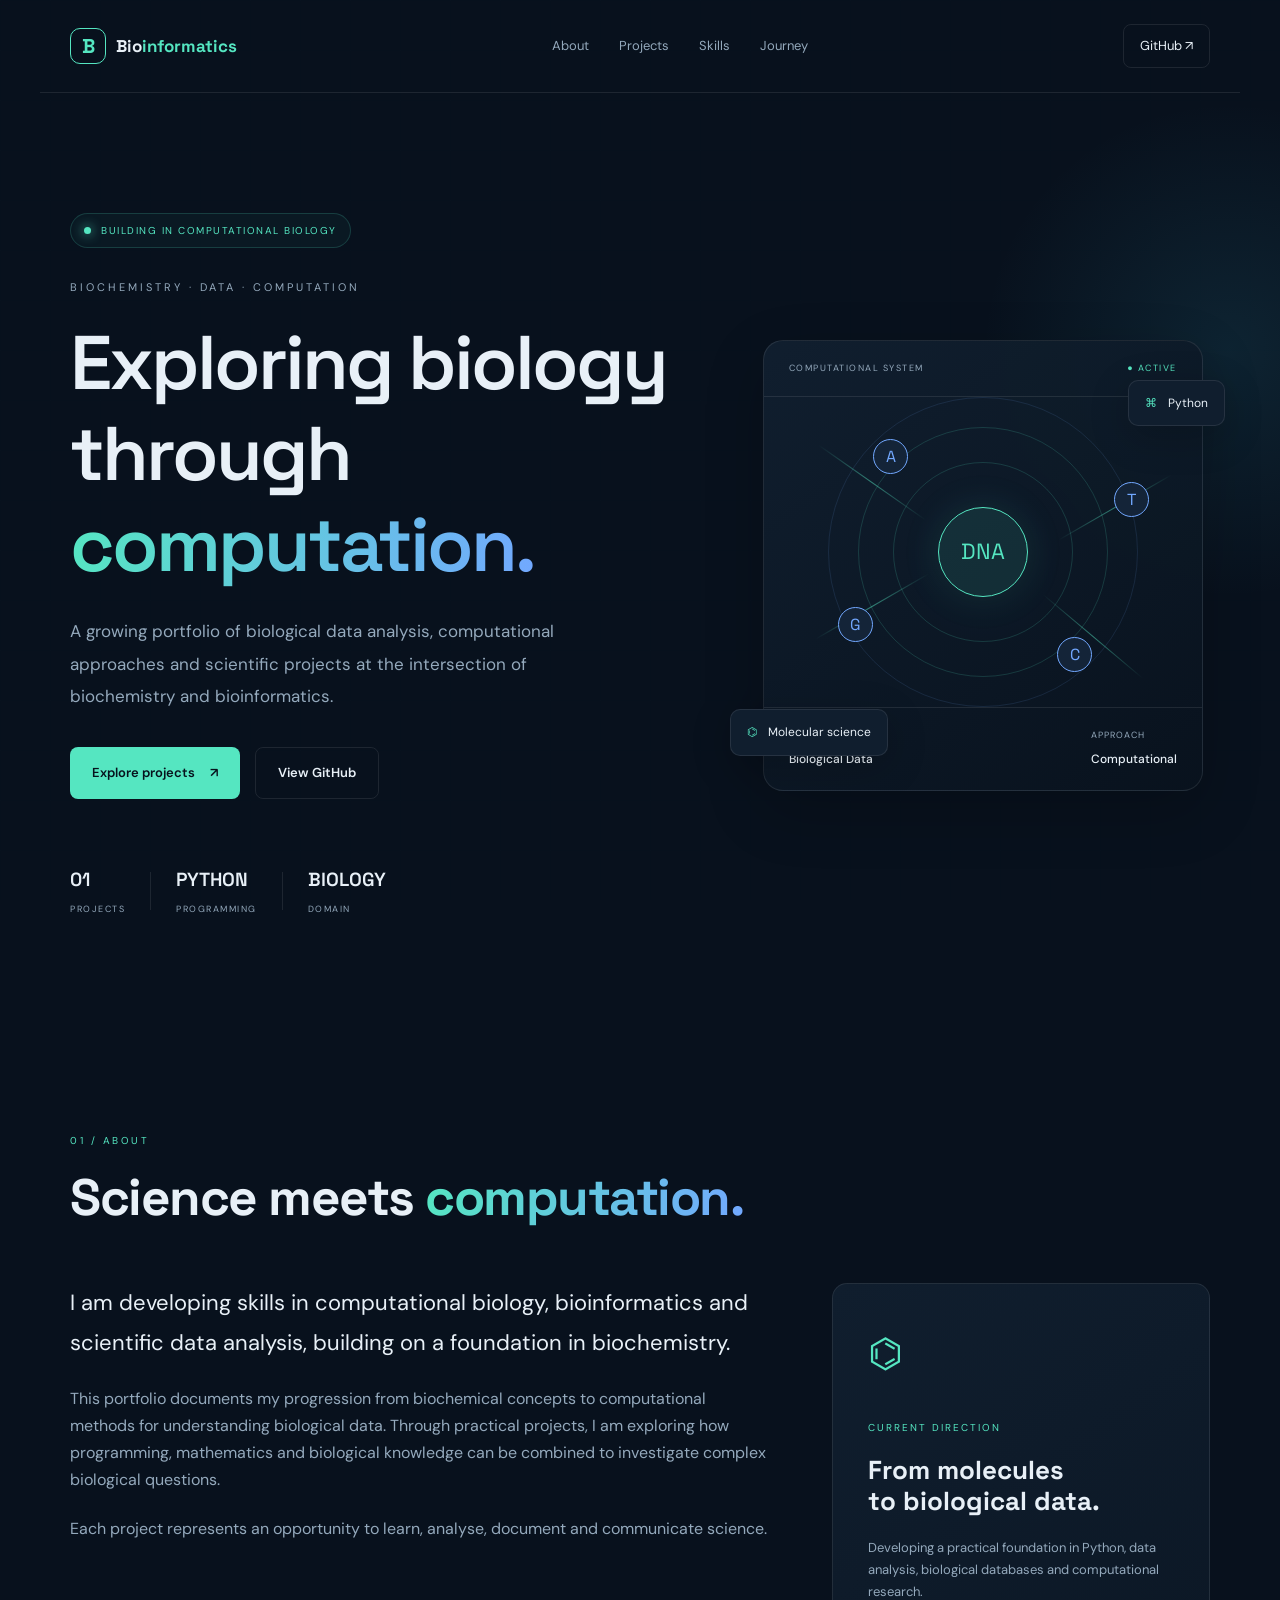
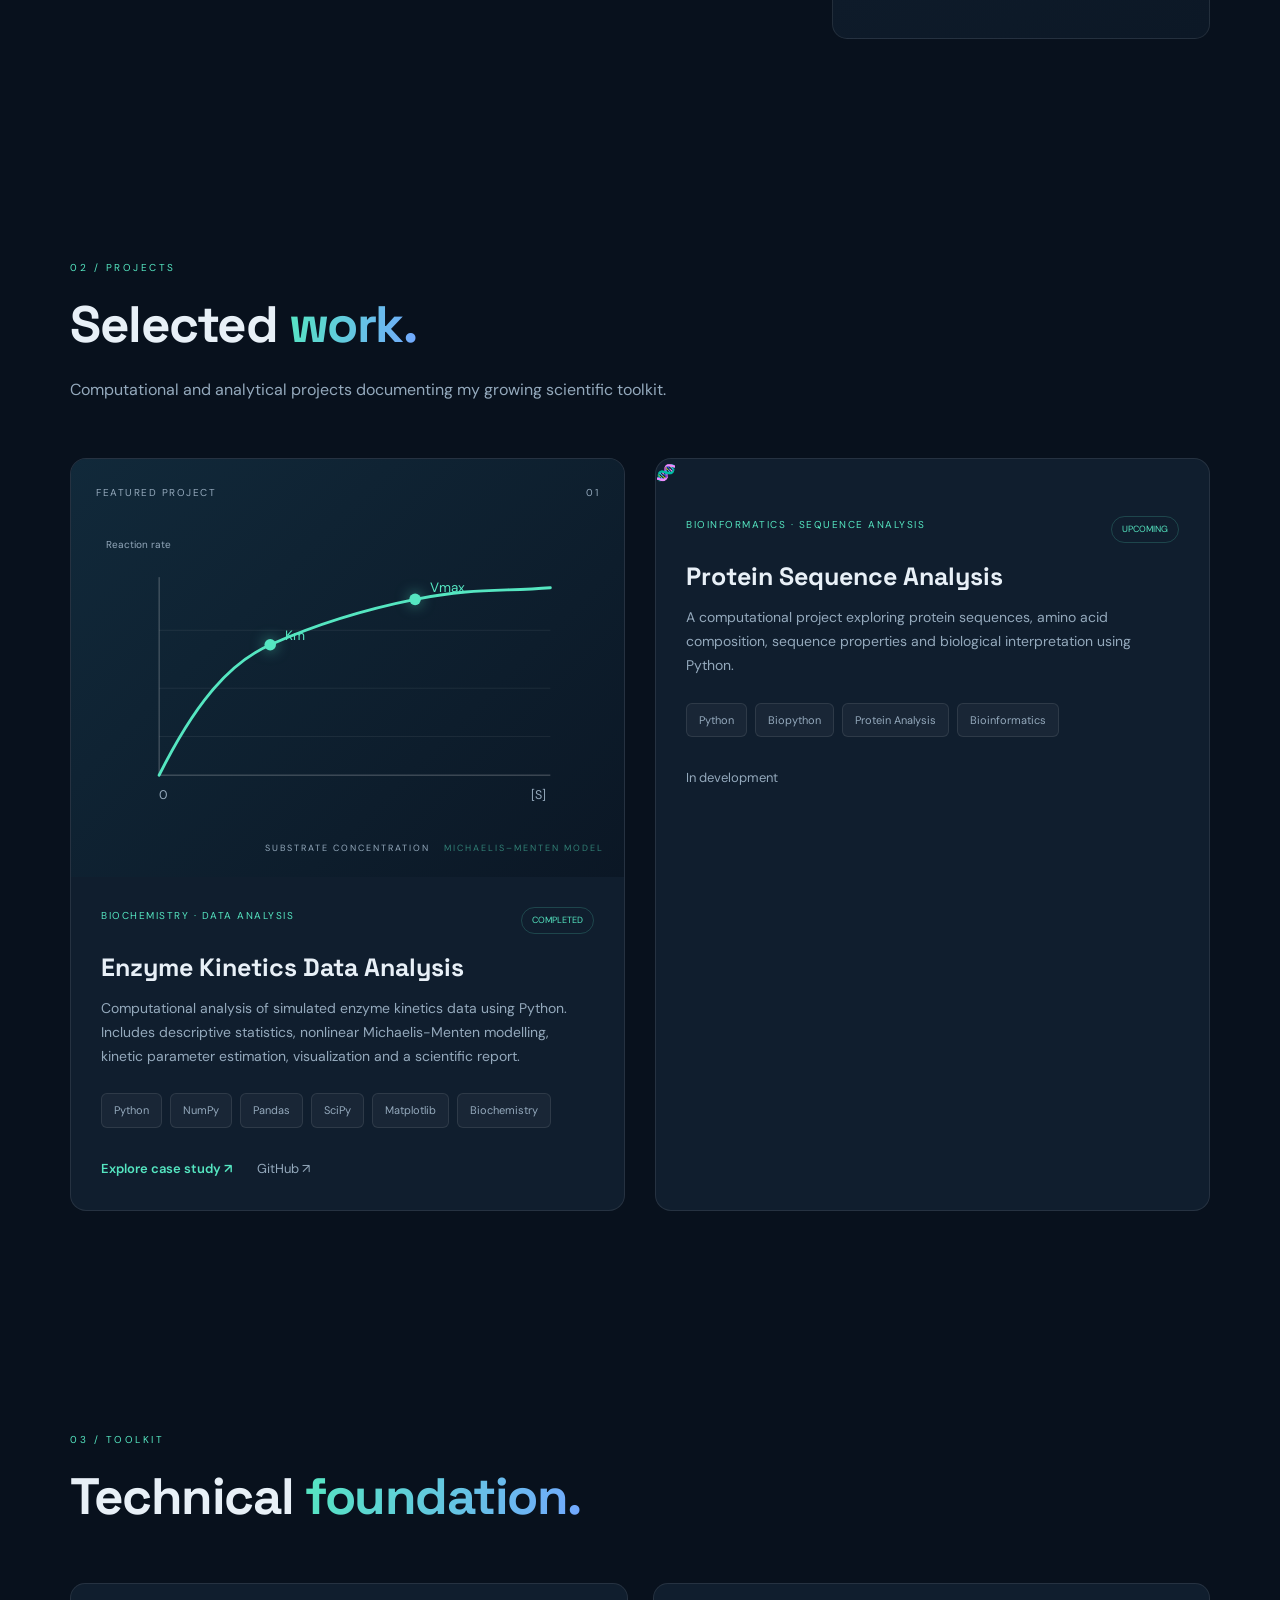
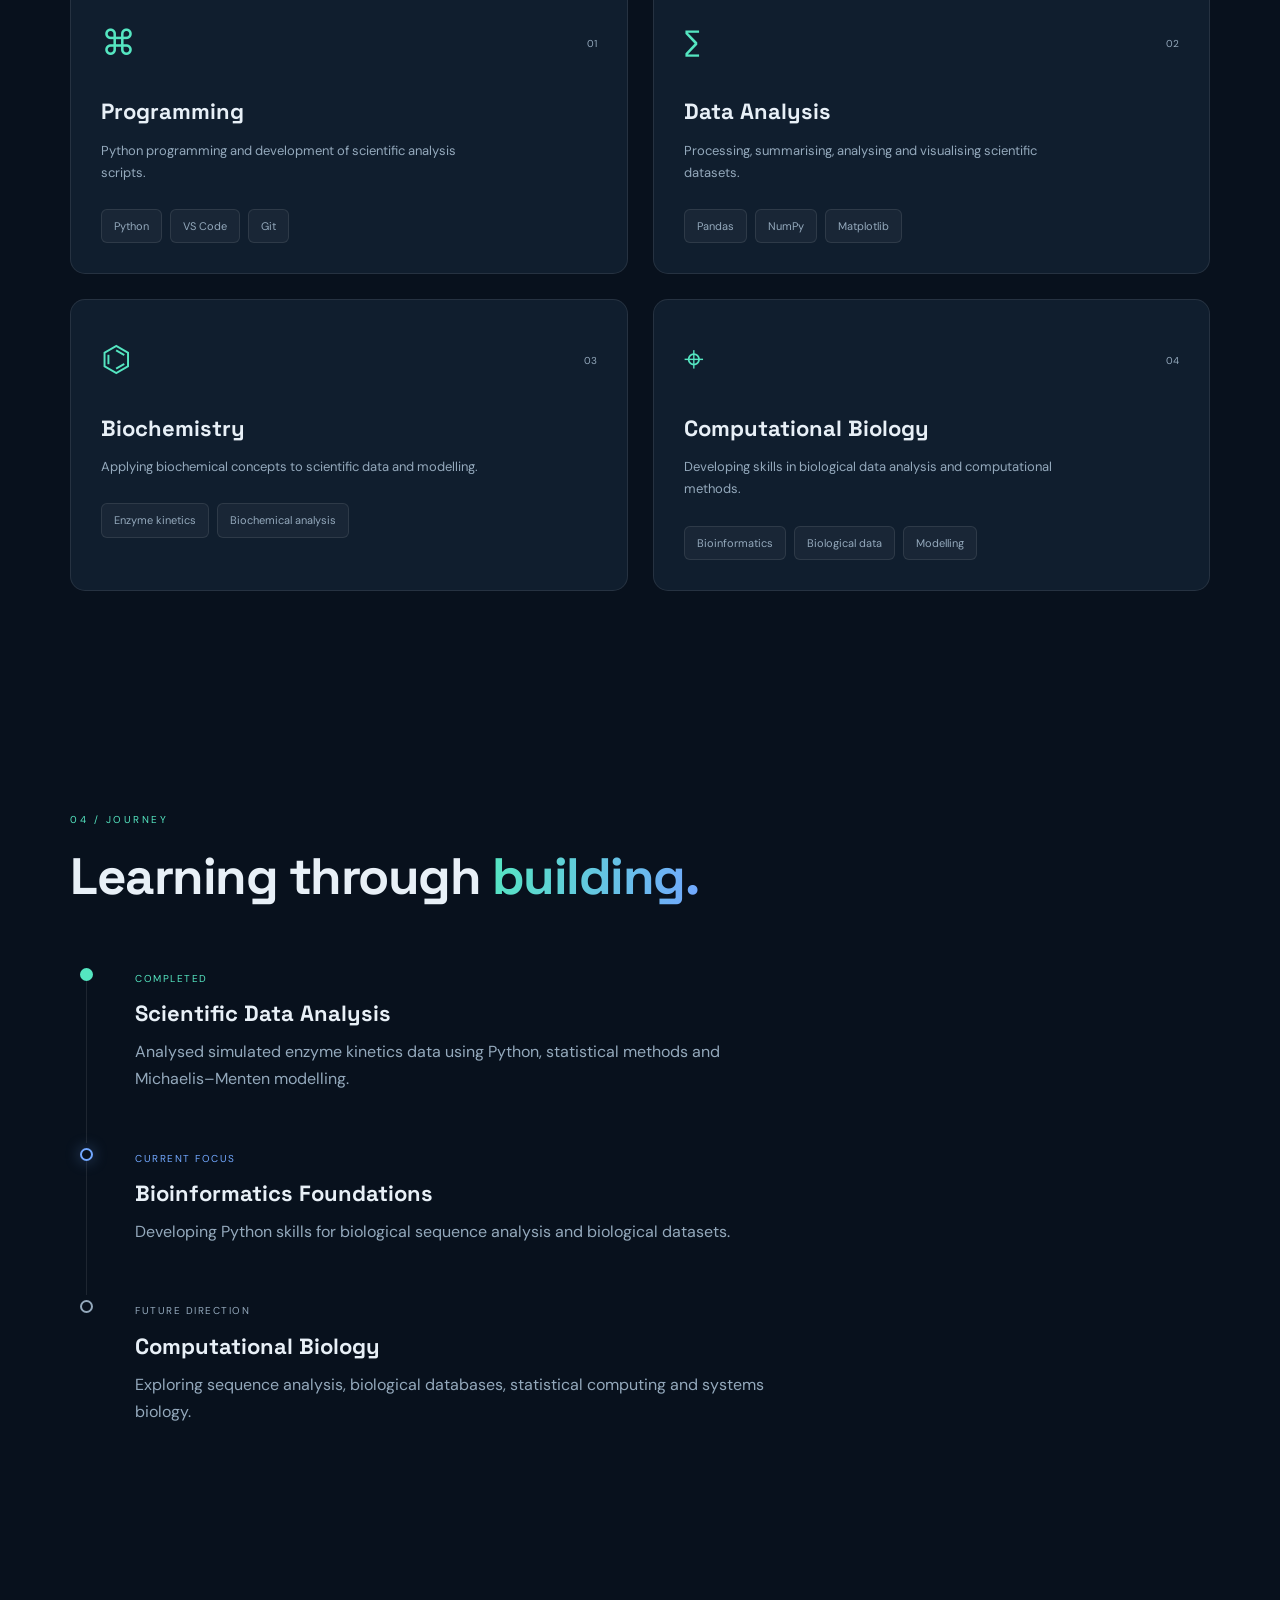
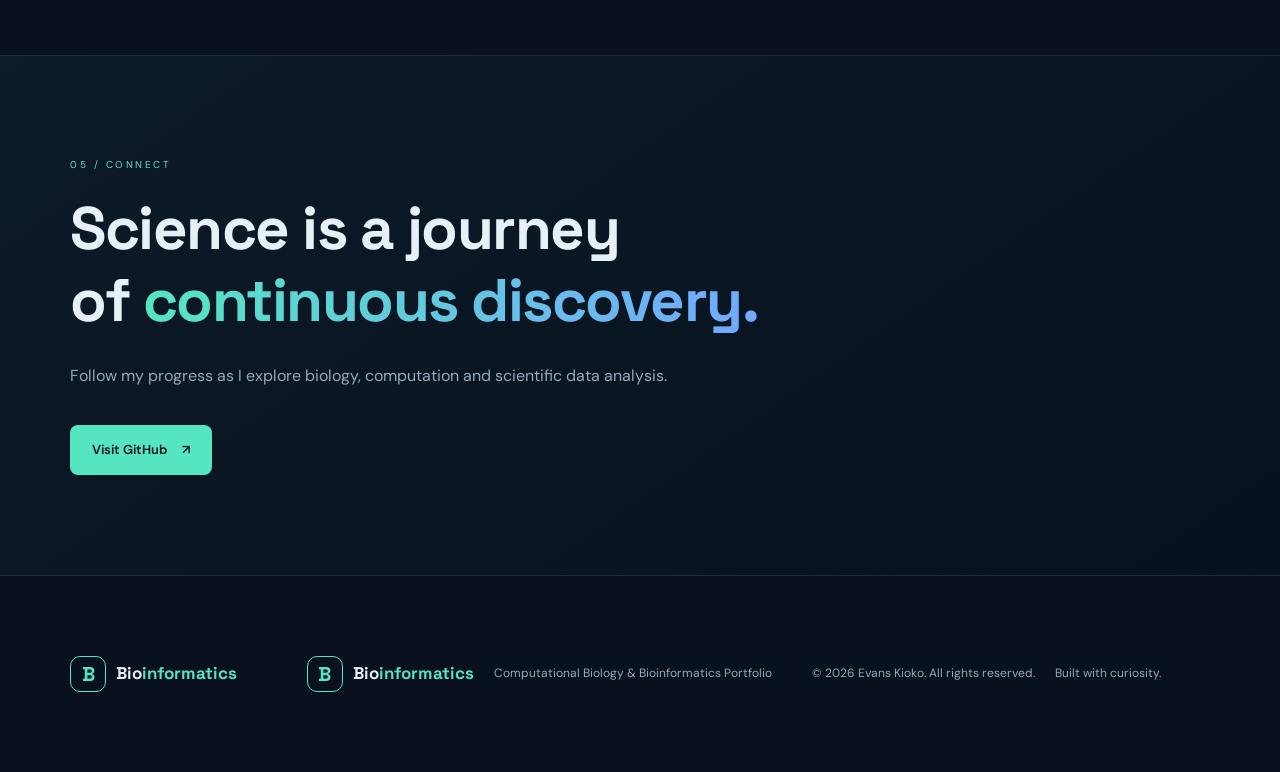
==== index.html @ 93461fb1 "Initial release of computational biology portfolio" ====
<!DOCTYPE html>
<html lang="en">
<head>
    <meta charset="UTF-8">
    <meta name="viewport" content="width=device-width, initial-scale=1.0">

    <meta name="description" content="A computational biology and bioinformatics portfolio showcasing biochemical data analysis, Python programming, biological research and scientific projects.">

    <meta name="theme-color" content="#080d18">

    <title>Bioinformatics & Computational Biology | Scientific Portfolio</title>

    <link rel="stylesheet" href="style.css">

    <link rel="preconnect" href="https://fonts.googleapis.com">
    <link rel="preconnect" href="https://fonts.gstatic.com" crossorigin>

    <link href="https://fonts.googleapis.com/css2?family=DM+Sans:wght@400;500;600;700&family=Space+Grotesk:wght@400;500;600;700&display=swap" rel="stylesheet">
</head>

<body>

    <div class="background-grid" aria-hidden="true"></div>

    <!-- HEADER -->
    <header class="navbar">

        <a href="#home" class="logo" aria-label="Bioinformatics portfolio homepage">
            <span class="logo-symbol">B</span>
            <span>Bio<span class="accent">informatics</span></span>
        </a>

        <nav class="nav-links" aria-label="Main navigation">
            <a href="#about">About</a>
            <a href="#projects">Projects</a>
            <a href="#skills">Skills</a>
            <a href="#journey">Journey</a>
        </nav>

        <a
            href="https://github.com/Evanno000"
            target="_blank"
            rel="noopener noreferrer"
            class="nav-github"
            aria-label="Visit GitHub profile (opens in a new tab)"
        >
            GitHub ↗
        </a>

    </header>

    <main>

        <!-- HERO SECTION -->
        <section class="hero" id="home" aria-labelledby="hero-title">

            <div class="hero-content">

                <div class="status-label">
                    <span class="status-dot"></span>
                    BUILDING IN COMPUTATIONAL BIOLOGY
                </div>

                <p class="hero-pretitle">
                    BIOCHEMISTRY · DATA · COMPUTATION
                </p>

                <h1 id="hero-title">
                    Exploring biology<br>
                    through <span class="gradient-text">computation.</span>
                </h1>

                <p class="hero-description">
                    A growing portfolio of biological data analysis,
                    computational approaches and scientific projects
                    at the intersection of biochemistry and bioinformatics.
                </p>

                <div class="hero-actions">

                    <a href="#projects" class="button-primary">
                        Explore projects <span>↗</span>
                    </a>

                    <a
                        href="https://github.com/Evanno000"
                        target="_blank"
                        rel="noopener noreferrer"
                        class="button-secondary"
                    >
                        View GitHub
                    </a>

                </div>

                <div class="hero-stats">

                    <div class="stat">
                        <span class="stat-number" id="project-count">01</span>
                        <span class="stat-label">PROJECTS</span>
                    </div>

                    <div class="stat-divider"></div>

                    <div class="stat">
                        <span class="stat-number">PYTHON</span>
                        <span class="stat-label">PROGRAMMING</span>
                    </div>

                    <div class="stat-divider"></div>

                    <div class="stat">
                        <span class="stat-number">BIOLOGY</span>
                        <span class="stat-label">DOMAIN</span>
                    </div>

                </div>

            </div>

            <!-- HERO VISUAL -->
            <div class="hero-visual" aria-hidden="true">

                <div class="visual-glow"></div>

                <div class="molecule-card">

                    <div class="card-top">
                        <span>COMPUTATIONAL SYSTEM</span>
                        <span class="live-indicator">● ACTIVE</span>
                    </div>

                    <div class="molecule-art">

                        <div class="orbit orbit-one"></div>
                        <div class="orbit orbit-two"></div>
                        <div class="orbit orbit-three"></div>

                        <div class="central-node">DNA</div>

                        <div class="node node-one">A</div>
                        <div class="node node-two">T</div>
                        <div class="node node-three">G</div>
                        <div class="node node-four">C</div>

                        <div class="connection connection-one"></div>
                        <div class="connection connection-two"></div>
                        <div class="connection connection-three"></div>
                        <div class="connection connection-four"></div>

                    </div>

                    <div class="visual-footer">

                        <div>
                            <span class="visual-label">RESEARCH DOMAIN</span>
                            <strong>Biological Data</strong>
                        </div>

                        <div>
                            <span class="visual-label">APPROACH</span>
                            <strong>Computational</strong>
                        </div>

                    </div>

                </div>

                <div class="floating-tag tag-top">
                    <span class="tag-icon">⌘</span>
                    Python
                </div>

                <div class="floating-tag tag-bottom">
                    <span class="tag-icon">⌬</span>
                    Molecular science
                </div>

            </div>

        </section>

        <!-- ABOUT SECTION -->
        <section
            class="section about-section"
            id="about"
            aria-labelledby="about-title"
        >

            <div class="section-heading">

                <span class="section-number">01 / ABOUT</span>

                <h2 id="about-title">
                    Science meets <span class="gradient-text">computation.</span>
                </h2>

            </div>

            <div class="about-grid">

                <div class="about-text">

                    <p class="large-text">
                        I am developing skills in computational biology,
                        bioinformatics and scientific data analysis,
                        building on a foundation in biochemistry.
                    </p>

                    <p>
                        This portfolio documents my progression from
                        biochemical concepts to computational methods
                        for understanding biological data. Through
                        practical projects, I am exploring how
                        programming, mathematics and biological
                        knowledge can be combined to investigate
                        complex biological questions.
                    </p>

                    <p>
                        Each project represents an opportunity to learn,
                        analyse, document and communicate science.
                    </p>

                </div>

                <div class="about-highlight">

                    <div class="highlight-icon">⌬</div>

                    <span class="highlight-label">CURRENT DIRECTION</span>

                    <h3>From molecules<br>to biological data.</h3>

                    <p>
                        Developing a practical foundation in Python,
                        data analysis, biological databases and
                        computational research.
                    </p>

                </div>

            </div>

        </section>

        <!-- PROJECTS SECTION -->
        <section
            class="section projects-section"
            id="projects"
            aria-labelledby="projects-title"
        >

            <div class="section-heading">

                <span class="section-number">02 / PROJECTS</span>

                <h2 id="projects-title">
                    Selected <span class="gradient-text">work.</span>
                </h2>

                <p class="section-description">
                    Computational and analytical projects documenting
                    my growing scientific toolkit.
                </p>

            </div>

            <div class="project-grid">

                <!-- FEATURED PROJECT: ENZYME KINETICS -->
                <article class="project-card featured-project">

                    <div class="project-visual kinetics-visual">

                        <div class="project-visual-label">
                            <span>FEATURED PROJECT</span>
                            <span>01</span>
                        </div>

                        <div class="chart-preview">

                            <div class="chart-y-label">
                                Reaction rate
                            </div>

                            <svg
                                viewBox="0 0 500 280"
                                class="kinetics-chart"
                                role="img"
                                aria-labelledby="kinetics-chart-title kinetics-chart-description"
                                focusable="false"
                            >

                                <title id="kinetics-chart-title">
                                    Illustrative Michaelis-Menten enzyme kinetics curve
                                </title>

                                <desc id="kinetics-chart-description">
                                    A hyperbolic enzyme saturation curve showing
                                    the relationship between substrate concentration
                                    and reaction rate, with illustrative Km and
                                    Vmax annotations.
                                </desc>

                                <line
                                    x1="55" y1="25"
                                    x2="55" y2="230"
                                    class="chart-axis"
                                />

                                <line
                                    x1="55" y1="230"
                                    x2="460" y2="230"
                                    class="chart-axis"
                                />

                                <line
                                    x1="55" y1="80"
                                    x2="460" y2="80"
                                    class="chart-grid"
                                />

                                <line
                                    x1="55" y1="140"
                                    x2="460" y2="140"
                                    class="chart-grid"
                                />

                                <line
                                    x1="55" y1="190"
                                    x2="460" y2="190"
                                    class="chart-grid"
                                />

                                <path
                                    d="M55 230
                                       C90 160, 125 115, 170 95
                                       S260 60, 320 48
                                       S410 40, 460 36"
                                    class="chart-curve"
                                />

                                <circle
                                    cx="170" cy="95"
                                    r="6"
                                    class="chart-point"
                                />

                                <circle
                                    cx="320" cy="48"
                                    r="6"
                                    class="chart-point"
                                />

                                <text
                                    x="55" y="255"
                                    class="chart-text"
                                >
                                    0
                                </text>

                                <text
                                    x="440" y="255"
                                    class="chart-text"
                                >
                                    [S]
                                </text>

                                <text
                                    x="185" y="90"
                                    class="chart-annotation"
                                >
                                    Km
                                </text>

                                <text
                                    x="335" y="40"
                                    class="chart-annotation"
                                >
                                    Vmax
                                </text>

                            </svg>

                            <div class="chart-x-label">
                                SUBSTRATE CONCENTRATION
                            </div>

                        </div>

                        <div class="chart-overlay-label">
                            MICHAELIS–MENTEN MODEL
                        </div>

                    </div>

                    <div class="project-content">

                        <div class="project-meta">

                            <span class="project-category">
                                BIOCHEMISTRY · DATA ANALYSIS
                            </span>

                            <span class="project-status">
                                COMPLETED
                            </span>

                        </div>

                        <h3>Enzyme Kinetics Data Analysis</h3>

                        <p>
                            Computational analysis of simulated enzyme
                            kinetics data using Python. Includes descriptive
                            statistics, nonlinear Michaelis-Menten modelling,
                            kinetic parameter estimation, visualization
                            and a scientific report.
                        </p>

                        <div class="project-tags">
                            <span>Python</span>
                            <span>NumPy</span>
                            <span>Pandas</span>
                            <span>SciPy</span>
                            <span>Matplotlib</span>
                            <span>Biochemistry</span>
                        </div>

                        <div class="project-links">

                            <a
                                href="projects/enzyme-kinetics.html"
                                class="project-link-primary"
                            >
                                Explore case study <span>↗</span>
                            </a>

                            <a
                                href="https://github.com/Evanno000/enzyme-kinetics-data-analysis"
                                target="_blank"
                                rel="noopener noreferrer"
                                class="project-link-secondary"
                            >
                                GitHub ↗
                            </a>

                        </div>

                    </div>

                </article>

                <!-- UPCOMING PROJECT: PROTEIN SEQUENCE ANALYSIS -->
                <article class="project-card">

                    <div class="project-icon" aria-hidden="true">
                        🧬
                    </div>

                    <div class="project-content">

                        <div class="project-meta">

                            <span class="project-category">
                                BIOINFORMATICS · SEQUENCE ANALYSIS
                            </span>

                            <span class="project-status">
                                UPCOMING
                            </span>

                        </div>

                        <h3>Protein Sequence Analysis</h3>

                        <p>
                            A computational project exploring protein
                            sequences, amino acid composition, sequence
                            properties and biological interpretation
                            using Python.
                        </p>

                        <div class="project-tags">
                            <span>Python</span>
                            <span>Biopython</span>
                            <span>Protein Analysis</span>
                            <span>Bioinformatics</span>
                        </div>

                        <div class="project-links">

                            <span
                                class="project-link-secondary"
                                aria-label="Protein Sequence Analysis project is in development"
                            >
                                In development
                            </span>

                        </div>

                    </div>

                </article>

            </div>

        </section>

        <!-- SKILLS SECTION -->
        <section
            class="section skills-section"
            id="skills"
            aria-labelledby="skills-title"
        >

            <div class="section-heading">

                <span class="section-number">03 / TOOLKIT</span>

                <h2 id="skills-title">
                    Technical <span class="gradient-text">foundation.</span>
                </h2>

            </div>

            <div class="skills-grid">

                <!-- PROGRAMMING -->
                <div class="skill-card">

                    <div class="skill-card-header">
                        <span class="skill-icon">⌘</span>
                        <span class="skill-index">01</span>
                    </div>

                    <h3>Programming</h3>

                    <p>
                        Python programming and development
                        of scientific analysis scripts.
                    </p>

                    <div class="skill-items">
                        <span>Python</span>
                        <span>VS Code</span>
                        <span>Git</span>
                    </div>

                </div>

                <!-- DATA ANALYSIS -->
                <div class="skill-card">

                    <div class="skill-card-header">
                        <span class="skill-icon">∑</span>
                        <span class="skill-index">02</span>
                    </div>

                    <h3>Data Analysis</h3>

                    <p>
                        Processing, summarising, analysing and
                        visualising scientific datasets.
                    </p>

                    <div class="skill-items">
                        <span>Pandas</span>
                        <span>NumPy</span>
                        <span>Matplotlib</span>
                    </div>

                </div>

                <!-- BIOCHEMISTRY -->
                <div class="skill-card">

                    <div class="skill-card-header">
                        <span class="skill-icon">⌬</span>
                        <span class="skill-index">03</span>
                    </div>

                    <h3>Biochemistry</h3>

                    <p>
                        Applying biochemical concepts to
                        scientific data and modelling.
                    </p>

                    <div class="skill-items">
                        <span>Enzyme kinetics</span>
                        <span>Biochemical analysis</span>
                    </div>

                </div>

                <!-- COMPUTATIONAL BIOLOGY -->
                <div class="skill-card">

                    <div class="skill-card-header">
                        <span class="skill-icon">⌖</span>
                        <span class="skill-index">04</span>
                    </div>

                    <h3>Computational Biology</h3>

                    <p>
                        Developing skills in biological data
                        analysis and computational methods.
                    </p>

                    <div class="skill-items">
                        <span>Bioinformatics</span>
                        <span>Biological data</span>
                        <span>Modelling</span>
                    </div>

                </div>

            </div>

        </section>

        <!-- JOURNEY SECTION -->
        <section
            class="section journey-section"
            id="journey"
            aria-labelledby="journey-title"
        >

            <div class="section-heading">

                <span class="section-number">04 / JOURNEY</span>

                <h2 id="journey-title">
                    Learning through <span class="gradient-text">building.</span>
                </h2>

            </div>

            <div class="journey-container">

                <!-- COMPLETED -->
                <div class="journey-item completed">

                    <div class="journey-marker"></div>

                    <div class="journey-content">

                        <span class="journey-status">
                            COMPLETED
                        </span>

                        <h3>Scientific Data Analysis</h3>

                        <p>
                            Analysed simulated enzyme kinetics data
                            using Python, statistical methods and
                            Michaelis–Menten modelling.
                        </p>

                    </div>

                </div>

                <!-- CURRENT -->
                <div class="journey-item active">

                    <div class="journey-marker"></div>

                    <div class="journey-content">

                        <span class="journey-status">
                            CURRENT FOCUS
                        </span>

                        <h3>Bioinformatics Foundations</h3>

                        <p>
                            Developing Python skills for biological
                            sequence analysis and biological datasets.
                        </p>

                    </div>

                </div>

                <!-- FUTURE -->
                <div class="journey-item upcoming">

                    <div class="journey-marker"></div>

                    <div class="journey-content">

                        <span class="journey-status">
                            FUTURE DIRECTION
                        </span>

                        <h3>Computational Biology</h3>

                        <p>
                            Exploring sequence analysis,
                            biological databases, statistical
                            computing and systems biology.
                        </p>

                    </div>

                </div>

            </div>

        </section>

        <!-- CONTACT SECTION -->
        <section
            class="contact-section"
            id="connect"
            aria-labelledby="contact-title"
        >

            <div class="contact-inner">

                <span class="section-number">05 / CONNECT</span>

                <h2 id="contact-title">
                    Science is a journey<br>
                    of <span class="gradient-text">continuous discovery.</span>
                </h2>

                <p>
                    Follow my progress as I explore biology,
                    computation and scientific data analysis.
                </p>

                <a
                    href="https://github.com/Evanno000"
                    target="_blank"
                    rel="noopener noreferrer"
                    class="button-primary"
                >
                    Visit GitHub <span>↗</span>
                </a>

            </div>

        </section>

    </main>

    <!-- FOOTER -->
    <footer class="footer">

        <a href="#home" class="logo" aria-label="Return to homepage">
            <span class="logo-symbol">B</span>
            <span>Bio<span class="accent">informatics</span></span>
        </a>

       
<footer class="footer">

    <a href="#home" class="logo" aria-label="Return to homepage">
        <span class="logo-symbol">B</span>
        <span>Bio<span class="accent">informatics</span></span>
    </a>

    <p>
        Computational Biology & Bioinformatics Portfolio
    </p>

    <a
        href="evanskioko000@gmail.com"
        class="footer-copy"
    >
        
    </a>

    <span class="footer-copy">
        © <span id="year">2026</span> Evans Kioko. All rights reserved.
    </span>

    <span class="footer-copy">
        Built with curiosity.
    </span>

</footer>

    <script src="script.js"></script>

</body>
</html>
---- style.css ----
/* =========================================
   BIOINFORMATICS & COMPUTATIONAL BIOLOGY
   PORTFOLIO — REFINED STYLESHEET
   ========================================= */

/* -----------------------------------------
   1. DESIGN SYSTEM
----------------------------------------- */

:root {
    --bg: #08111d;
    --bg-soft: #0c1826;
    --panel: #101e2e;
    --panel-light: #142438;

    --text: #e8f0f7;
    --muted: #94a9bc;

    --accent: #55e6c1;
    --accent-blue: #72a8ff;

    --border: rgba(255, 255, 255, 0.09);
    --border-hover: rgba(85, 230, 193, 0.35);

    --font-heading: "Space Grotesk", sans-serif;
    --font-body: "DM Sans", sans-serif;

    --content-width: 1200px;
    --section-spacing: 110px;

    --radius-small: 8px;
    --radius-medium: 15px;
    --radius-large: 20px;

    --transition-fast: 0.2s ease;
    --transition-normal: 0.3s ease;

    --shadow-card: 0 20px 60px rgba(0, 0, 0, 0.2);
}

/* -----------------------------------------
   2. RESET AND GLOBAL STYLES
----------------------------------------- */

* {
    margin: 0;
    padding: 0;
    box-sizing: border-box;
}

html {
    scroll-behavior: smooth;
    scroll-padding-top: 30px;
}

body {
    position: relative;
    min-height: 100vh;
    background: var(--bg);
    color: var(--text);
    font-family: var(--font-body);
    line-height: 1.7;
    overflow-x: hidden;
    -webkit-font-smoothing: antialiased;
}

body::before {
    content: "";
    position: absolute;
    width: 500px;
    height: 500px;
    top: 100px;
    right: -200px;
    background: radial-gradient(
        circle,
        rgba(52, 160, 190, 0.13),
        transparent 70%
    );
    pointer-events: none;
    z-index: -1;
}

h1,
h2,
h3 {
    font-family: var(--font-heading);
    line-height: 1.2;
}

a {
    color: inherit;
    text-decoration: none;
}

button,
a {
    -webkit-tap-highlight-color: transparent;
}

img,
svg {
    max-width: 100%;
}

::selection {
    background: var(--accent);
    color: var(--bg);
}

:focus-visible {
    outline: 2px solid var(--accent);
    outline-offset: 4px;
}

/* -----------------------------------------
   3. BACKGROUND
----------------------------------------- */

.background-grid {
    position: fixed;
    inset: 0;
    pointer-events: none;
    z-index: -1;
    opacity: 0.13;

    background-image:
        linear-gradient(
            rgba(100, 160, 200, 0.06) 1px,
            transparent 1px
        ),
        linear-gradient(
            90deg,
            rgba(100, 160, 200, 0.06) 1px,
            transparent 1px
        );

    background-size: 50px 50px;
}

/* -----------------------------------------
   4. NAVIGATION
----------------------------------------- */

.navbar {
    max-width: var(--content-width);
    margin: auto;
    padding: 24px 30px;

    display: flex;
    justify-content: space-between;
    align-items: center;
    gap: 25px;

    border-bottom: 1px solid var(--border);
}

.logo {
    display: flex;
    align-items: center;
    gap: 10px;

    font-family: var(--font-heading);
    font-weight: 700;
    font-size: 17px;
    white-space: nowrap;
}

.logo-symbol {
    width: 36px;
    height: 36px;

    display: grid;
    place-items: center;

    border: 1px solid var(--accent);
    border-radius: 10px;

    color: var(--accent);
    font-size: 20px;
}

.accent {
    color: var(--accent);
}

.nav-links {
    display: flex;
    align-items: center;
    gap: 30px;
}

.nav-links a {
    color: var(--muted);
    font-size: 13px;
    transition: color var(--transition-normal);
}

.nav-links a:hover {
    color: var(--accent);
}

.nav-github {
    padding: 10px 16px;

    border: 1px solid var(--border);
    border-radius: var(--radius-small);

    font-size: 13px;
    transition: var(--transition-normal);
}

.nav-github:hover {
    border-color: var(--accent);
    color: var(--accent);
}

/* -----------------------------------------
   5. HERO SECTION
----------------------------------------- */

.hero {
    max-width: var(--content-width);
    margin: auto;
    padding: 120px 30px 105px;

    display: grid;
    grid-template-columns: 1.15fr 0.85fr;
    gap: 70px;
    align-items: center;
}

.hero-content {
    max-width: 650px;
}

.status-label {
    display: inline-flex;
    align-items: center;
    gap: 10px;

    padding: 8px 13px;
    margin-bottom: 30px;

    border: 1px solid rgba(85, 230, 193, 0.18);
    border-radius: 30px;

    background: rgba(85, 230, 193, 0.04);
    color: var(--accent);

    font-size: 10px;
    letter-spacing: 1.5px;
}

.status-dot {
    width: 7px;
    height: 7px;

    background: var(--accent);
    border-radius: 50%;

    box-shadow: 0 0 12px var(--accent);
}

.hero-pretitle {
    color: var(--muted);
    font-size: 11px;
    letter-spacing: 3px;
    margin-bottom: 20px;
}

.hero h1 {
    font-size: clamp(44px, 6vw, 76px);
    letter-spacing: -3px;
    font-weight: 600;
}

.gradient-text {
    background: linear-gradient(
        100deg,
        var(--accent),
        var(--accent-blue)
    );

    -webkit-background-clip: text;
    background-clip: text;
    color: transparent;
}

.hero-description {
    max-width: 540px;
    margin-top: 25px;

    color: var(--muted);
    font-size: 17px;
    line-height: 1.9;
}

.hero-actions {
    display: flex;
    flex-wrap: wrap;
    gap: 15px;
    margin-top: 35px;
}

.button-primary,
.button-secondary {
    display: inline-flex;
    justify-content: center;
    align-items: center;
    gap: 15px;

    padding: 14px 22px;

    border-radius: var(--radius-small);

    font-size: 13px;
    font-weight: 600;

    transition: var(--transition-normal);
}

.button-primary {
    background: var(--accent);
    color: #07131d;
}

.button-primary:hover {
    transform: translateY(-3px);
    box-shadow: 0 10px 35px rgba(85, 230, 193, 0.16);
}

.button-secondary {
    border: 1px solid var(--border);
    color: var(--text);
}

.button-secondary:hover {
    border-color: var(--accent-blue);
    color: var(--accent-blue);
    transform: translateY(-2px);
}

.hero-stats {
    display: flex;
    align-items: center;
    gap: 25px;
    margin-top: 65px;
}

.stat {
    display: flex;
    flex-direction: column;
    gap: 5px;
}

.stat-number {
    color: var(--text);
    font-family: var(--font-heading);
    font-size: 19px;
    font-weight: 600;
}

.stat-label {
    color: var(--muted);
    font-size: 9px;
    letter-spacing: 1.5px;
}

.stat-divider {
    width: 1px;
    height: 38px;
    background: var(--border);
}

/* -----------------------------------------
   6. HERO SCIENTIFIC VISUAL
----------------------------------------- */

.hero-visual {
    position: relative;

    display: flex;
    justify-content: center;
    align-items: center;
}

.visual-glow {
    position: absolute;
    width: 400px;
    height: 400px;

    background: radial-gradient(
        circle,
        rgba(55, 170, 180, 0.16),
        transparent 70%
    );
}

.molecule-card {
    position: relative;
    z-index: 2;

    width: 100%;
    max-width: 440px;

    border: 1px solid var(--border);
    border-radius: var(--radius-large);

    background: linear-gradient(
        145deg,
        rgba(17, 32, 48, 0.95),
        rgba(9, 19, 30, 0.95)
    );

    box-shadow: var(--shadow-card);
    overflow: hidden;
}

.card-top {
    padding: 20px 25px;

    display: flex;
    justify-content: space-between;

    border-bottom: 1px solid var(--border);

    color: var(--muted);
    font-size: 9px;
    letter-spacing: 1.5px;
}

.live-indicator {
    color: var(--accent);
}

.molecule-art {
    position: relative;
    height: 310px;

    display: grid;
    place-items: center;
}

.orbit {
    position: absolute;
    border: 1px solid rgba(85, 230, 193, 0.17);
    border-radius: 50%;
}

.orbit-one {
    width: 180px;
    height: 180px;
}

.orbit-two {
    width: 250px;
    height: 250px;
}

.orbit-three {
    width: 310px;
    height: 310px;
    border-color: rgba(114, 168, 255, 0.12);
}

.central-node {
    width: 90px;
    height: 90px;

    display: grid;
    place-items: center;

    border: 1px solid var(--accent);
    border-radius: 50%;

    background: rgba(85, 230, 193, 0.1);
    color: var(--accent);

    font-family: var(--font-heading);
    font-size: 22px;

    box-shadow: 0 0 40px rgba(85, 230, 193, 0.1);
    z-index: 2;
}

.node {
    position: absolute;

    width: 35px;
    height: 35px;

    display: grid;
    place-items: center;

    border: 1px solid var(--accent-blue);
    border-radius: 50%;

    background: var(--panel-light);
    color: var(--accent-blue);

    font-family: var(--font-heading);
    z-index: 3;
}

.node-one {
    top: 42px;
    left: 25%;
}

.node-two {
    top: 85px;
    right: 12%;
}

.node-three {
    bottom: 65px;
    left: 17%;
}

.node-four {
    bottom: 35px;
    right: 25%;
}

.connection {
    position: absolute;
    width: 130px;
    height: 1px;

    background: linear-gradient(
        90deg,
        transparent,
        rgba(85, 230, 193, 0.5),
        transparent
    );
}

.connection-one {
    top: 85px;
    left: 10%;
    transform: rotate(35deg);
}

.connection-two {
    top: 110px;
    right: 5%;
    transform: rotate(-30deg);
}

.connection-three {
    bottom: 100px;
    left: 10%;
    transform: rotate(-30deg);
}

.connection-four {
    bottom: 70px;
    right: 10%;
    transform: rotate(40deg);
}

.visual-footer {
    padding: 20px 25px;

    display: flex;
    justify-content: space-between;

    border-top: 1px solid var(--border);
}

.visual-footer div {
    display: flex;
    flex-direction: column;
    gap: 6px;
}

.visual-label {
    color: var(--muted);
    font-size: 9px;
    letter-spacing: 1px;
}

.visual-footer strong {
    font-size: 12px;
    font-weight: 500;
}

.floating-tag {
    position: absolute;
    z-index: 4;

    padding: 12px 16px;

    border: 1px solid var(--border);
    border-radius: 10px;

    background: var(--panel);
    box-shadow: 0 10px 40px rgba(0, 0, 0, 0.2);

    font-size: 12px;
}

.tag-icon {
    color: var(--accent);
    margin-right: 8px;
}

.tag-top {
    top: 40px;
    right: -15px;
}

.tag-bottom {
    bottom: 35px;
    left: -25px;
}

/* -----------------------------------------
   7. GENERAL SECTIONS
----------------------------------------- */

.section {
    max-width: var(--content-width);
    margin: auto;
    padding: var(--section-spacing) 30px;
    scroll-margin-top: 25px;
}

.section-heading {
    margin-bottom: 55px;
}

.section-number {
    display: block;
    margin-bottom: 18px;

    color: var(--accent);
    font-size: 10px;
    letter-spacing: 2.5px;
}

.section-heading h2 {
    font-size: clamp(35px, 4vw, 52px);
    letter-spacing: -1.5px;
}

.section-description {
    max-width: 650px;
    margin-top: 20px;

    color: var(--muted);
}

/* -----------------------------------------
   8. ABOUT SECTION
----------------------------------------- */

.about-grid {
    display: grid;
    grid-template-columns: 1.3fr 0.7fr;
    gap: 60px;
}

.about-text {
    max-width: 750px;
}

.about-text p {
    margin-bottom: 22px;
    color: var(--muted);
}

.about-text .large-text {
    color: var(--text);
    font-size: 22px;
    line-height: 1.8;
}

.about-highlight {
    padding: 35px;

    border: 1px solid var(--border);
    border-radius: var(--radius-medium);

    background: linear-gradient(
        145deg,
        var(--panel),
        var(--bg-soft)
    );
}

.highlight-icon {
    margin-bottom: 25px;
    color: var(--accent);
    font-size: 40px;
}

.highlight-label {
    color: var(--accent);
    font-size: 10px;
    letter-spacing: 2px;
}

.about-highlight h3 {
    margin-top: 15px;
    font-size: 26px;
}

.about-highlight p {
    margin-top: 20px;
    color: var(--muted);
    font-size: 13px;
}

/* -----------------------------------------
   9. PROJECTS SECTION
----------------------------------------- */

.project-grid {
    display: grid;
    grid-template-columns: repeat(2, minmax(0, 1fr));
    gap: 30px;
}

.project-card {
    min-width: 0;

    border: 1px solid var(--border);
    border-radius: 16px;

    background: var(--panel);
    overflow: hidden;

    transition:
        transform var(--transition-normal),
        border-color var(--transition-normal),
        box-shadow var(--transition-normal);
}

.project-card:hover {
    border-color: var(--border-hover);
    transform: translateY(-5px);
    box-shadow: var(--shadow-card);
}

.project-visual {
    position: relative;
    min-height: 340px;

    background: linear-gradient(
        135deg,
        #11293a,
        #0b1725
    );

    overflow: hidden;
}

.project-visual-label {
    padding: 25px;

    display: flex;
    justify-content: space-between;

    color: var(--muted);
    font-size: 10px;
    letter-spacing: 1.5px;
}

.chart-preview {
    padding: 10px 35px 20px;
}

.kinetics-chart {
    width: 100%;
    overflow: visible;
}

.chart-axis {
    stroke: rgba(255, 255, 255, 0.3);
    stroke-width: 1;
}

.chart-grid {
    stroke: rgba(255, 255, 255, 0.07);
    stroke-width: 1;
}

.chart-curve {
    fill: none;
    stroke: var(--accent);
    stroke-width: 3;
    stroke-linecap: round;
}

.chart-point {
    fill: var(--accent);
    filter: drop-shadow(0 0 7px rgba(85, 230, 193, 0.6));
}

.chart-text {
    fill: var(--muted);
    font-size: 13px;
}

.chart-annotation {
    fill: var(--accent);
    font-size: 14px;
}

.chart-x-label {
    margin-top: 10px;

    color: var(--muted);
    font-size: 9px;
    letter-spacing: 2px;
    text-align: center;
}

.chart-y-label {
    color: var(--muted);
    font-size: 10px;
}

.chart-overlay-label {
    position: absolute;
    right: 20px;
    bottom: 20px;

    color: rgba(85, 230, 193, 0.5);
    font-size: 9px;
    letter-spacing: 2px;
}

.project-content {
    padding: 30px;
}

.project-meta {
    display: flex;
    justify-content: space-between;
    flex-wrap: wrap;
    gap: 15px;

    margin-bottom: 18px;
}

.project-category {
    color: var(--accent);
    font-size: 10px;
    letter-spacing: 1.5px;
}

.project-status {
    padding: 5px 10px;

    border: 1px solid rgba(85, 230, 193, 0.2);
    border-radius: 20px;

    color: var(--accent);
    font-size: 9px;
}

.project-content h3 {
    margin-bottom: 15px;
    font-size: 25px;
}

.project-content p {
    color: var(--muted);
    font-size: 14px;
}

.project-tags {
    display: flex;
    flex-wrap: wrap;
    gap: 8px;
    margin-top: 25px;
}

.project-tags span,
.skill-items span {
    padding: 7px 12px;

    border: 1px solid var(--border);
    border-radius: 6px;

    background: rgba(255, 255, 255, 0.04);
    color: var(--muted);

    font-size: 11px;
}

.project-links {
    display: flex;
    flex-wrap: wrap;
    gap: 25px;
    margin-top: 30px;
}

.project-link-primary {
    color: var(--accent);
    font-size: 13px;
    font-weight: 600;
}

.project-link-secondary {
    color: var(--muted);
    font-size: 13px;
}

.project-link-primary,
.project-link-secondary {
    transition: color var(--transition-fast);
}

.project-link-primary:hover,
.project-link-secondary:hover {
    color: var(--accent-blue);
}

/* -----------------------------------------
   10. FUTURE PROJECT STYLES
----------------------------------------- */

.future-project-visual {
    min-height: 340px;

    display: flex;
    flex-direction: column;
    justify-content: center;
    align-items: center;

    border-bottom: 1px solid var(--border);

    background: linear-gradient(
        135deg,
        #17223a,
        #0c1826
    );
}

.future-icon {
    margin-bottom: 20px;
    color: var(--accent-blue);
    font-size: 85px;
}

.future-label {
    color: var(--accent-blue);
    font-size: 10px;
    letter-spacing: 2px;
}

.future-project-visual h3 {
    margin-top: 15px;
    font-size: 20px;
}

.future-lines {
    width: 180px;
    margin-top: 30px;

    display: flex;
    flex-direction: column;
    gap: 8px;
}

.future-lines span {
    height: 3px;
    border-radius: 10px;
    background: rgba(114, 168, 255, 0.2);
}

.future-lines span:nth-child(2) {
    width: 75%;
}

.future-lines span:nth-child(3) {
    width: 50%;
}

.future-project-content {
    padding: 30px;
}

.future-project-content h3 {
    margin-top: 15px;
    font-size: 25px;
}

.future-project-content p {
    margin-top: 15px;
    color: var(--muted);
    font-size: 14px;
}

.coming-soon {
    display: inline-block;
    margin-top: 25px;

    color: var(--accent-blue);
    font-size: 10px;
    letter-spacing: 1.5px;
}

/* -----------------------------------------
   11. SKILLS SECTION
----------------------------------------- */

.skills-grid {
    display: grid;
    grid-template-columns: repeat(2, minmax(0, 1fr));
    gap: 25px;
}

.skill-card {
    padding: 30px;

    border: 1px solid var(--border);
    border-radius: var(--radius-medium);

    background: var(--panel);

    transition:
        border-color var(--transition-normal),
        transform var(--transition-normal);
}

.skill-card:hover {
    border-color: rgba(114, 168, 255, 0.3);
    transform: translateY(-3px);
}

.skill-card-header {
    display: flex;
    justify-content: space-between;
    align-items: center;
    margin-bottom: 25px;
}

.skill-icon {
    color: var(--accent);
    font-size: 35px;
}

.skill-index {
    color: var(--muted);
    font-size: 10px;
}

.skill-card h3 {
    font-size: 22px;
}

.skill-card p {
    max-width: 400px;
    margin-top: 15px;

    color: var(--muted);
    font-size: 13px;
}

.skill-items {
    display: flex;
    flex-wrap: wrap;
    gap: 8px;
    margin-top: 25px;
}

/* -----------------------------------------
   12. LEARNING JOURNEY
----------------------------------------- */

.journey-container {
    max-width: 800px;
    margin-left: 10px;
}

.journey-item {
    position: relative;

    display: grid;
    grid-template-columns: 30px 1fr;
    gap: 25px;

    padding-bottom: 50px;
}

.journey-item:not(:last-child)::before {
    content: "";

    position: absolute;
    top: 15px;
    left: 6px;

    width: 1px;
    height: calc(100% - 15px);

    background: var(--border);
}

.journey-marker {
    position: relative;
    z-index: 2;

    width: 13px;
    height: 13px;
    margin-top: 5px;

    border: 2px solid var(--muted);
    border-radius: 50%;

    background: var(--bg);
}

.completed .journey-marker {
    border-color: var(--accent);
    background: var(--accent);
}

.active .journey-marker {
    border-color: var(--accent-blue);
    box-shadow: 0 0 15px rgba(114, 168, 255, 0.4);
}

.journey-status {
    color: var(--accent);
    font-size: 10px;
    letter-spacing: 1.5px;
}

.active .journey-status {
    color: var(--accent-blue);
}

.upcoming .journey-status {
    color: var(--muted);
}

.journey-content h3 {
    margin-top: 10px;
    font-size: 22px;
}

.journey-content p {
    max-width: 650px;
    margin-top: 12px;
    color: var(--muted);
}

/* -----------------------------------------
   13. CONTACT SECTION
----------------------------------------- */

.contact-section {
    margin-top: 70px;

    border-top: 1px solid var(--border);
    border-bottom: 1px solid var(--border);

    background: linear-gradient(
        145deg,
        rgba(16, 30, 46, 0.7),
        rgba(8, 17, 29, 0.7)
    );
}

.contact-inner {
    max-width: var(--content-width);
    margin: auto;
    padding: 100px 30px;
}

.contact-inner h2 {
    margin-top: 20px;

    font-size: clamp(38px, 5vw, 60px);
    letter-spacing: -1.5px;
}

.contact-inner p {
    max-width: 600px;
    margin: 25px 0 35px;
    color: var(--muted);
}

/* -----------------------------------------
   14. FOOTER
----------------------------------------- */

.footer {
    max-width: var(--content-width);
    margin: auto;
    padding: 40px 30px;

    display: flex;
    justify-content: space-between;
    align-items: center;
    flex-wrap: wrap;
    gap: 20px;
}

.footer p,
.footer-copy {
    color: var(--muted);
    font-size: 12px;
}

/* -----------------------------------------
   15. RESPONSIVE — TABLETS
----------------------------------------- */

@media (max-width: 950px) {

    :root {
        --section-spacing: 90px;
    }

    .hero {
        grid-template-columns: 1fr;
        gap: 80px;
        padding-top: 90px;
    }

    .hero-content {
        max-width: 750px;
    }

    .hero-visual {
        width: 100%;
        max-width: 550px;
        margin: auto;
    }

    .about-grid {
        grid-template-columns: 1fr;
        gap: 35px;
    }

    .project-grid {
        grid-template-columns: 1fr;
    }

}

/* -----------------------------------------
   16. RESPONSIVE — MOBILE
----------------------------------------- */

@media (max-width: 700px) {

    :root {
        --section-spacing: 75px;
    }

    .navbar {
        padding: 20px;
        flex-wrap: wrap;
    }

    .nav-links {
        order: 3;
        width: 100%;

        display: flex;
        justify-content: center;
        flex-wrap: wrap;
        gap: 15px 22px;

        padding-top: 15px;
        border-top: 1px solid var(--border);
    }

    .nav-links a {
        font-size: 12px;
    }

    .hero {
        padding: 75px 20px;
    }

    .hero h1 {
        letter-spacing: -2px;
    }

    .hero-description {
        font-size: 15px;
    }

    .hero-stats {
        gap: 15px;
    }

    .stat-number {
        font-size: 15px;
    }

    .stat-label {
        font-size: 8px;
    }

    .tag-top {
        right: 0;
    }

    .tag-bottom {
        left: 0;
    }

    .section {
        padding: 75px 20px;
    }

    .section-heading h2 {
        font-size: 36px;
    }

    .about-text .large-text {
        font-size: 18px;
    }

    .about-highlight {
        padding: 25px;
    }

    .project-content {
        padding: 25px;
    }

    .project-visual {
        min-height: 280px;
    }

    .chart-preview {
        padding: 10px 20px;
    }

    .future-project-visual {
        min-height: 280px;
    }

    .skills-grid {
        grid-template-columns: 1fr;
    }

    .skill-card {
        padding: 25px;
    }

    .journey-container {
        margin-left: 0;
    }

    .contact-inner {
        padding: 75px 20px;
    }

    .footer {
        padding: 30px 20px;
        flex-direction: column;
        align-items: flex-start;
    }

}

/* -----------------------------------------
   17. RESPONSIVE — SMALL PHONES
----------------------------------------- */

@media (max-width: 400px) {

    .logo {
        font-size: 15px;
    }

    .hero h1 {
        font-size: 42px;
    }

    .hero-stats {
        flex-wrap: wrap;
    }

    .stat-divider {
        display: none;
    }

    .hero-actions a {
        width: 100%;
    }

    .project-meta {
        flex-direction: column;
    }

    .molecule-art {
        transform: scale(0.85);
    }

    .floating-tag {
        font-size: 10px;
        padding: 9px 11px;
    }

}

/* -----------------------------------------
   18. ACCESSIBILITY — REDUCED MOTION
----------------------------------------- */

@media (prefers-reduced-motion: reduce) {

    html {
        scroll-behavior: auto;
    }

    *,
    *::before,
    *::after {
        animation-duration: 0.01ms !important;
        animation-iteration-count: 1 !important;
        transition-duration: 0.01ms !important;
    }

}
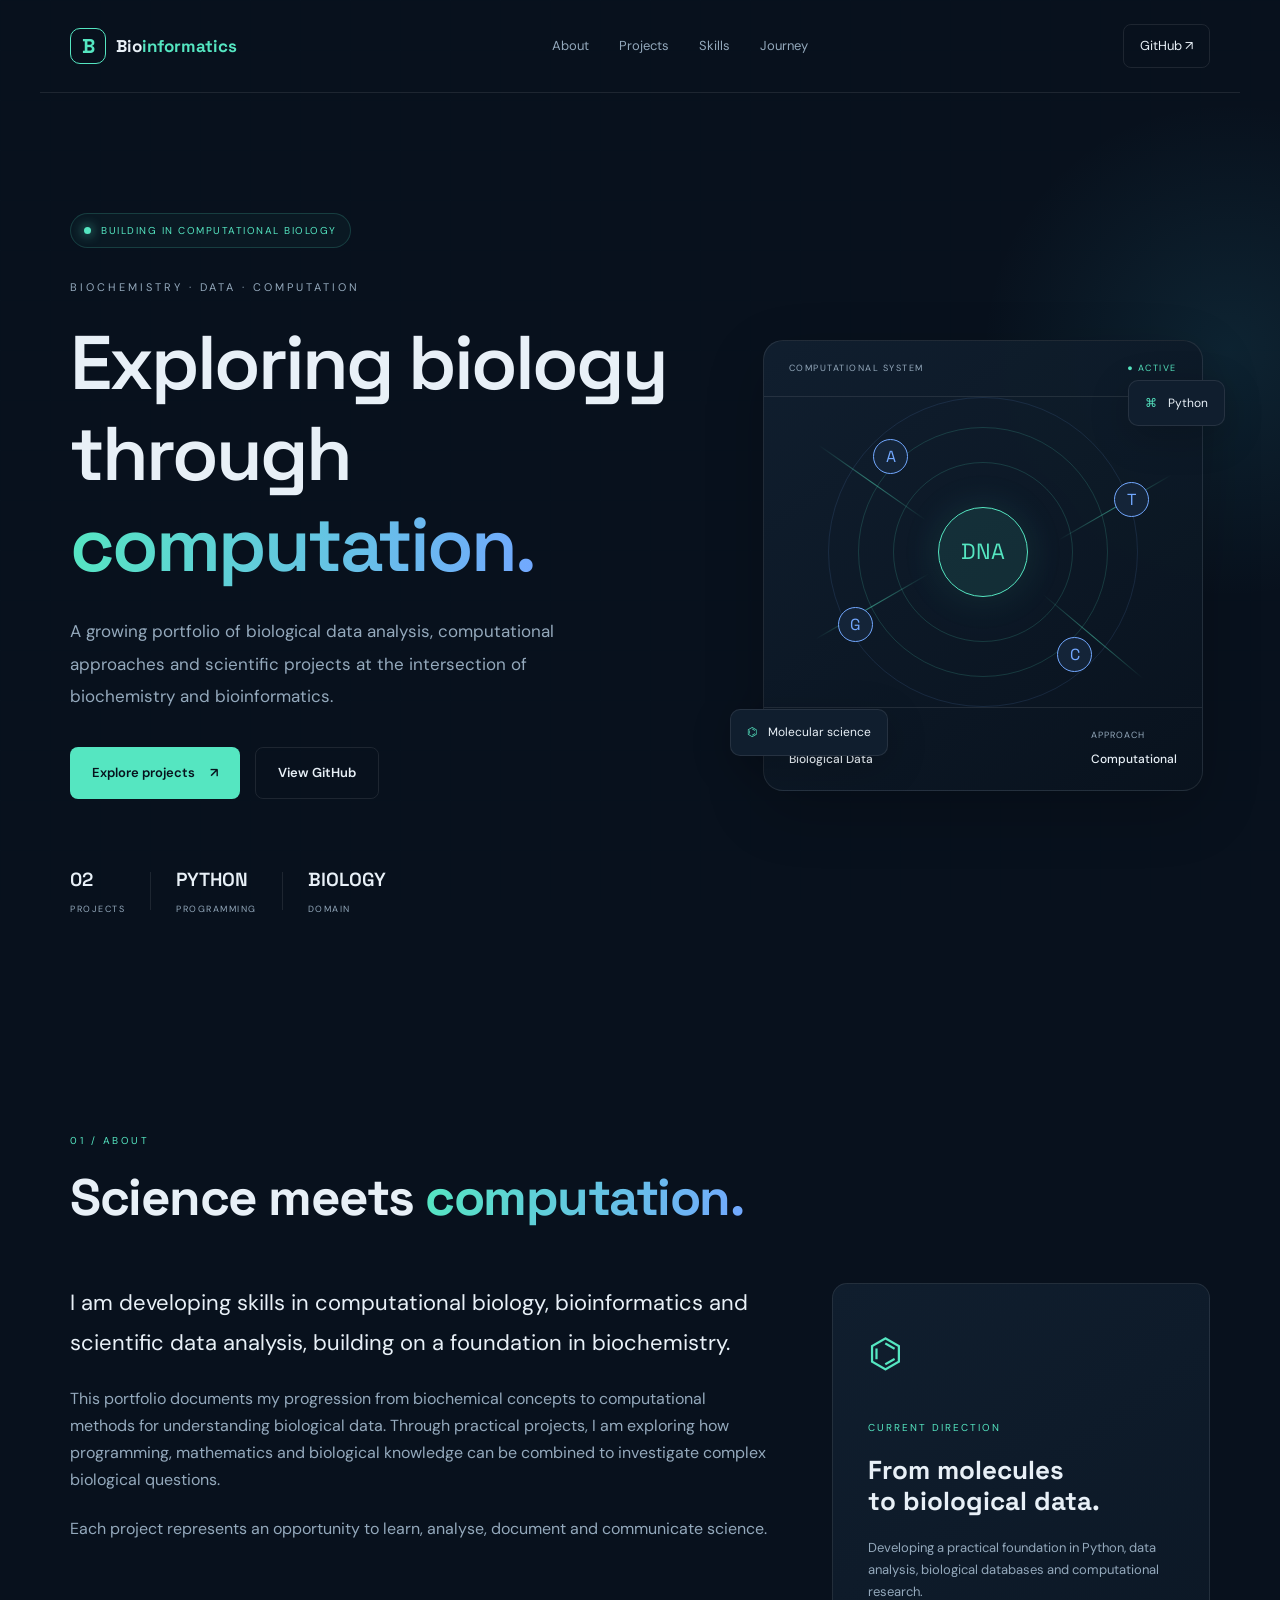
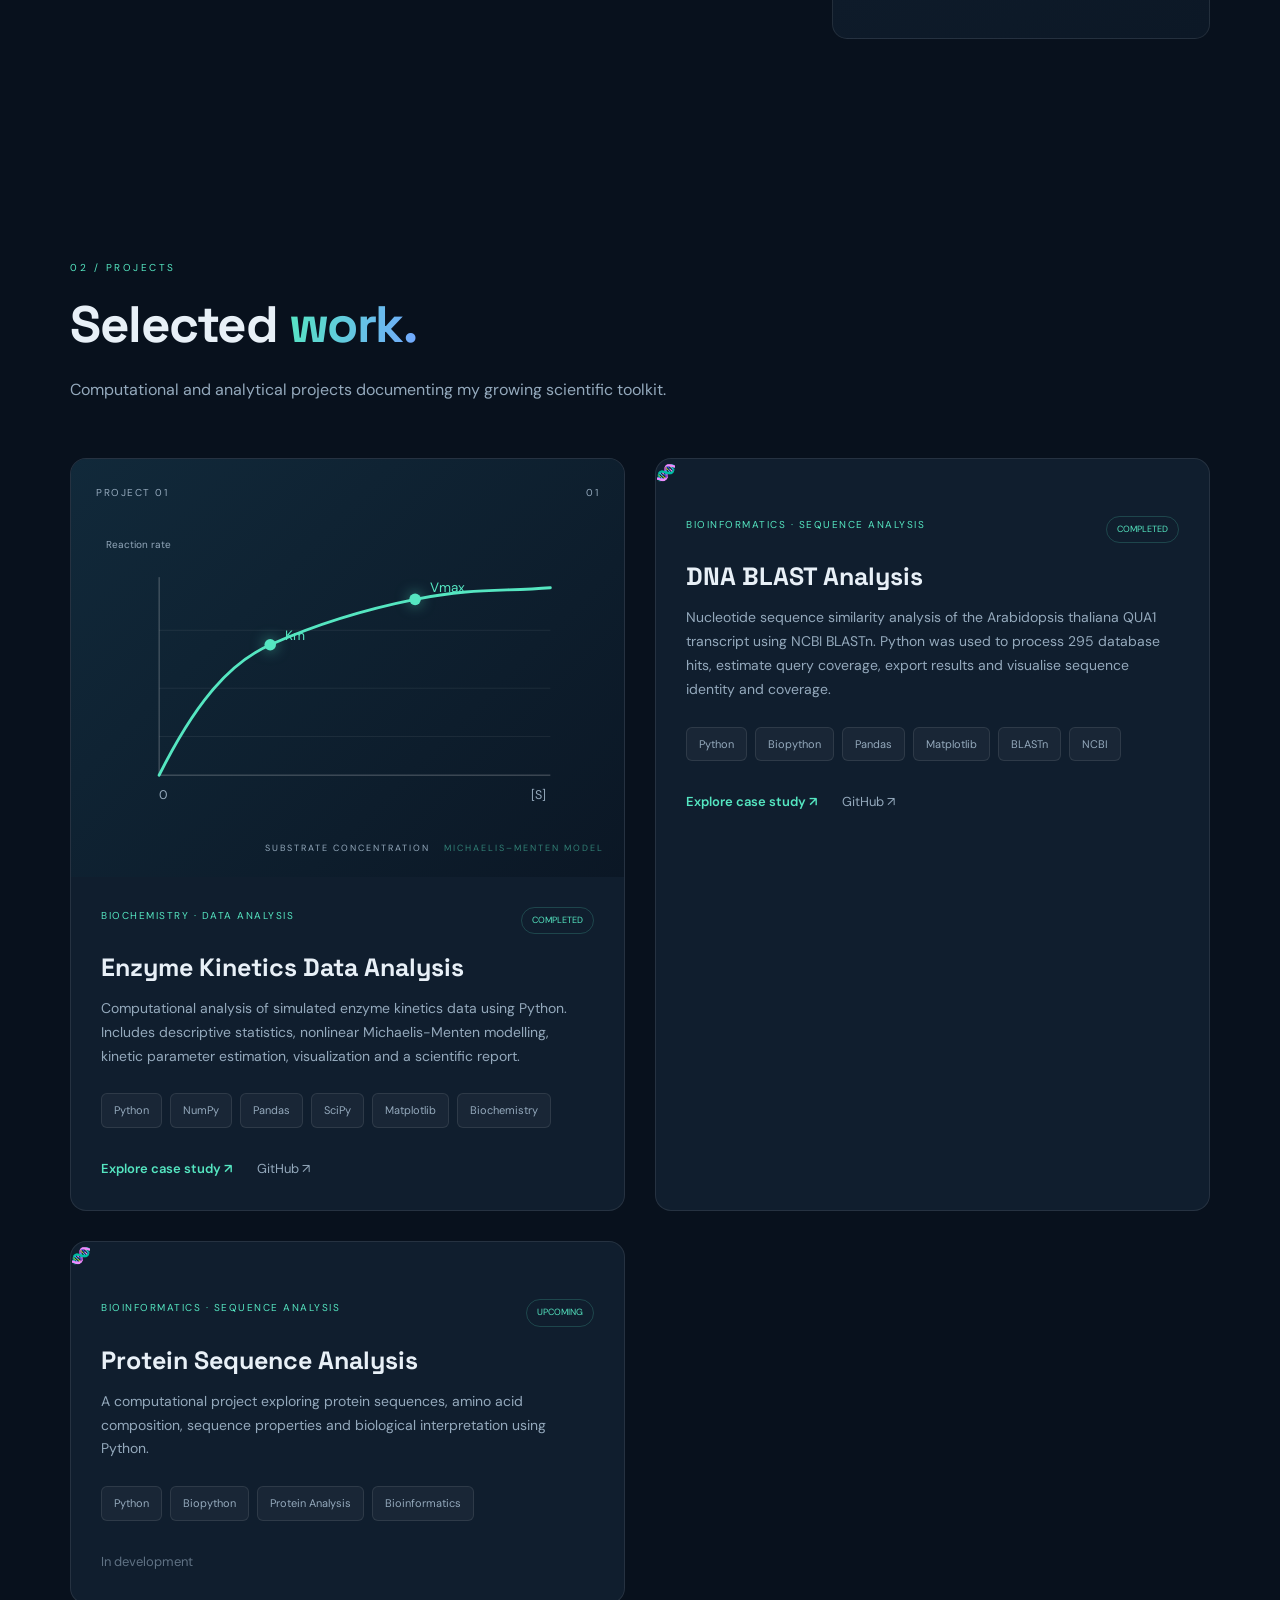
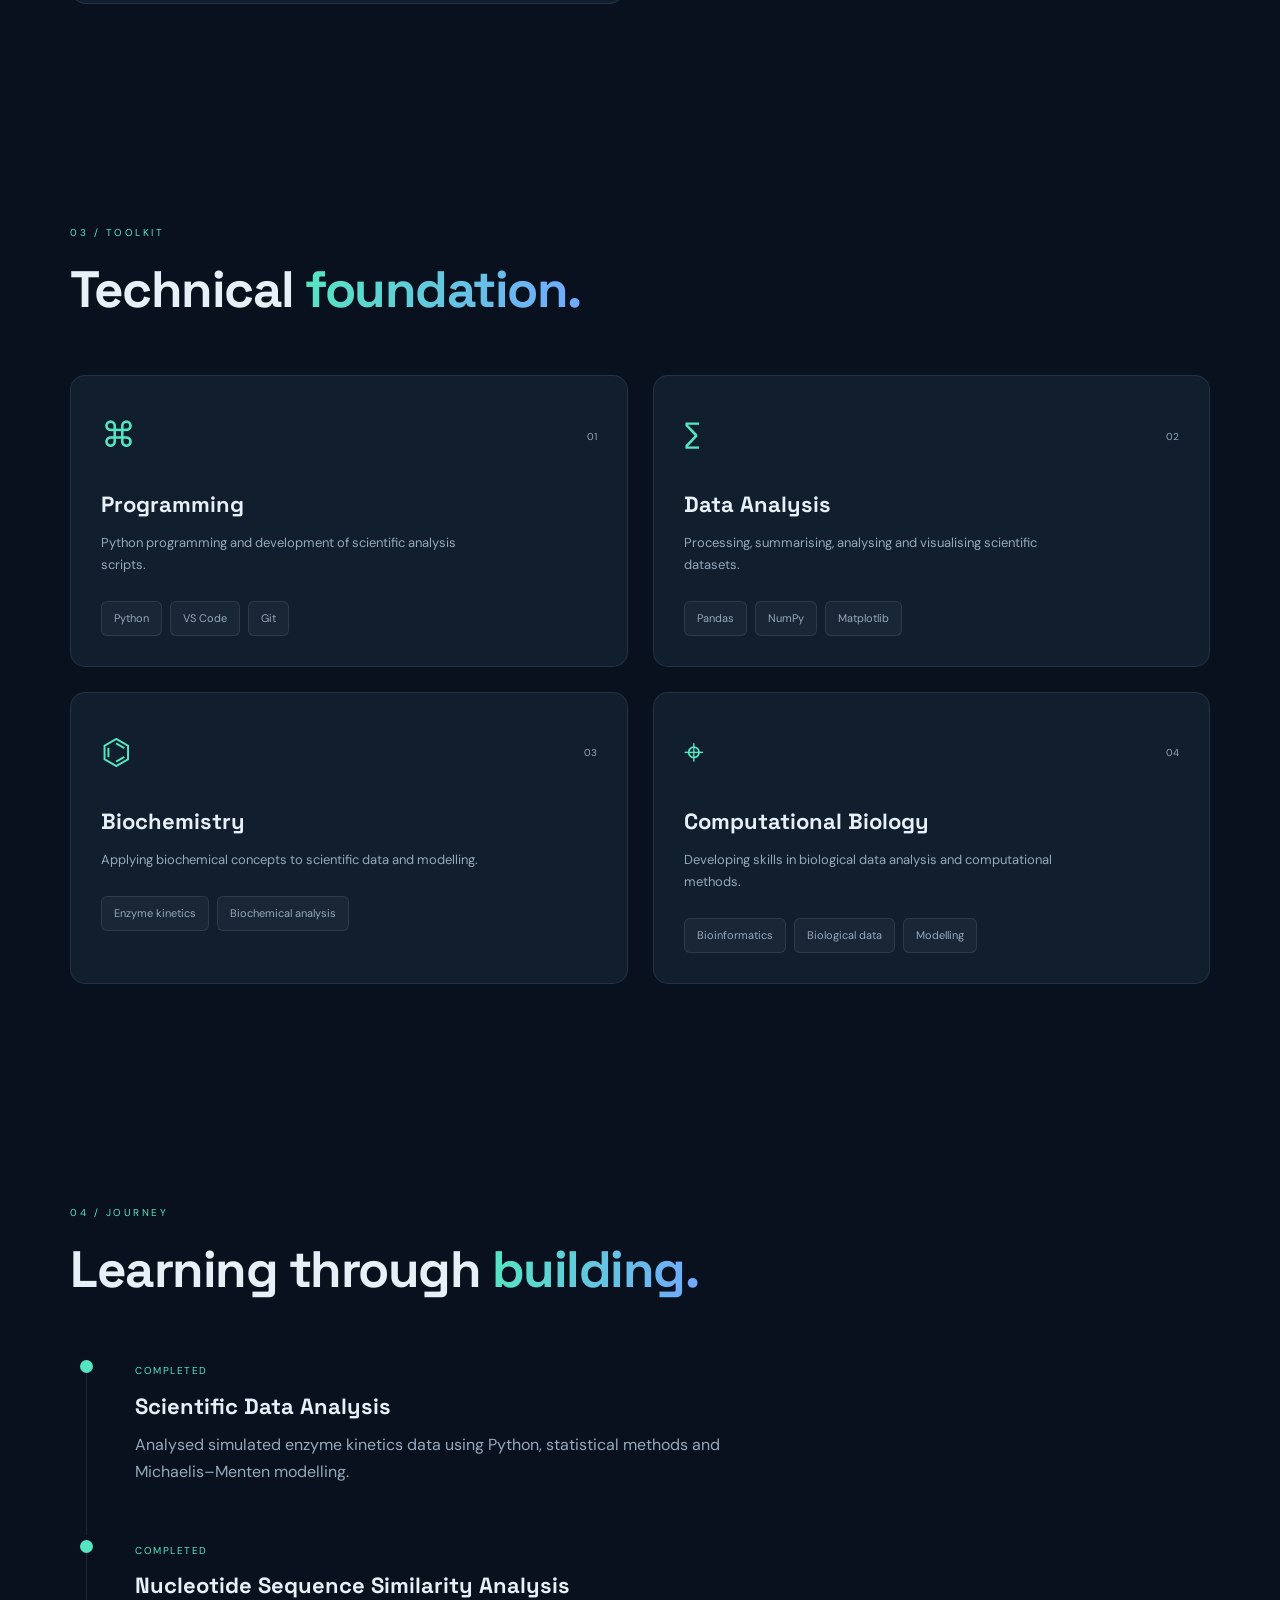
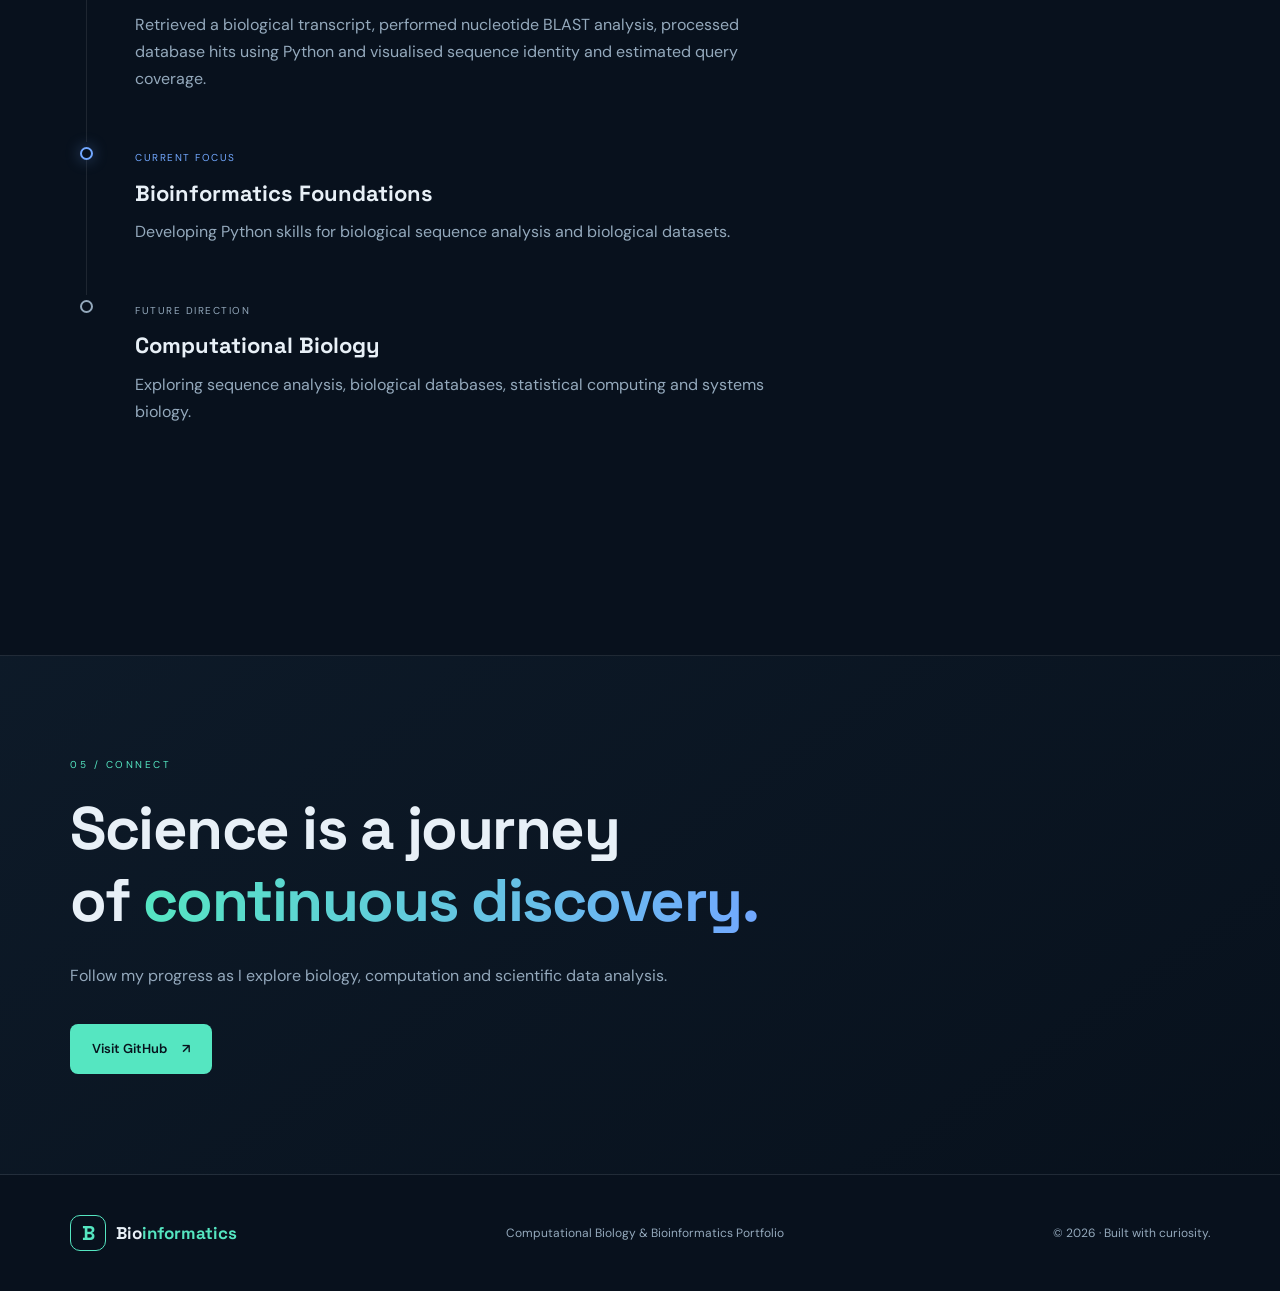
==== commit 15df6a95: "Add DNA BLAST analysis to portfolio" ====
--- a/index.html
+++ b/index.html
@@ -4,56 +4,39 @@
 <head>
     <meta charset="UTF-8">
     <meta name="viewport" content="width=device-width, initial-scale=1.0">
-
-    <meta name="description" content="A computational biology and bioinformatics portfolio showcasing biochemical data analysis, Python programming, biological research and scientific projects.">
-
-    <meta name="theme-color" content="#080d18">
-
-    <title>Bioinformatics & Computational Biology | Scientific Portfolio</title>
-
+    <meta name="description" content="Computational biology and bioinformatics portfolio showcasing biological data analysis, programming and scientific research projects.">
+    <title>Computational Biology | Scientific Portfolio</title>
     <link rel="stylesheet" href="style.css">
-
     <link rel="preconnect" href="https://fonts.googleapis.com">
     <link rel="preconnect" href="https://fonts.gstatic.com" crossorigin>
-
     <link href="https://fonts.googleapis.com/css2?family=DM+Sans:wght@400;500;600;700&family=Space+Grotesk:wght@400;500;600;700&display=swap" rel="stylesheet">
 </head>
-
 <body>
 
-    <div class="background-grid" aria-hidden="true"></div>
-
-    <!-- HEADER -->
+    <div class="background-grid"></div>
+
     <header class="navbar">
-
-        <a href="#home" class="logo" aria-label="Bioinformatics portfolio homepage">
+        <a href="#" class="logo">
             <span class="logo-symbol">B</span>
             <span>Bio<span class="accent">informatics</span></span>
         </a>
 
-        <nav class="nav-links" aria-label="Main navigation">
+        <nav class="nav-links">
             <a href="#about">About</a>
             <a href="#projects">Projects</a>
             <a href="#skills">Skills</a>
             <a href="#journey">Journey</a>
         </nav>
 
-        <a
-            href="https://github.com/Evanno000"
-            target="_blank"
-            rel="noopener noreferrer"
-            class="nav-github"
-            aria-label="Visit GitHub profile (opens in a new tab)"
-        >
+        <a href="https://github.com/Evanno000" target="_blank" rel="noopener noreferrer" class="nav-github">
             GitHub ↗
         </a>
-
     </header>
 
     <main>
 
         <!-- HERO SECTION -->
-        <section class="hero" id="home" aria-labelledby="hero-title">
+        <section class="hero" id="home">
 
             <div class="hero-content">
 
@@ -62,11 +45,9 @@
                     BUILDING IN COMPUTATIONAL BIOLOGY
                 </div>
 
-                <p class="hero-pretitle">
-                    BIOCHEMISTRY · DATA · COMPUTATION
-                </p>
-
-                <h1 id="hero-title">
+                <p class="hero-pretitle">BIOCHEMISTRY · DATA · COMPUTATION</p>
+
+                <h1>
                     Exploring biology<br>
                     through <span class="gradient-text">computation.</span>
                 </h1>
@@ -78,26 +59,21 @@
                 </p>
 
                 <div class="hero-actions">
-
                     <a href="#projects" class="button-primary">
                         Explore projects <span>↗</span>
                     </a>
 
-                    <a
-                        href="https://github.com/Evanno000"
-                        target="_blank"
-                        rel="noopener noreferrer"
-                        class="button-secondary"
-                    >
+                    <a href="https://github.com/Evanno000"
+                       target="_blank"
+                       rel="noopener noreferrer"
+                       class="button-secondary">
                         View GitHub
                     </a>
-
                 </div>
 
                 <div class="hero-stats">
-
                     <div class="stat">
-                        <span class="stat-number" id="project-count">01</span>
+                        <span class="stat-number" id="project-count">02</span>
                         <span class="stat-label">PROJECTS</span>
                     </div>
 
@@ -114,13 +90,11 @@
                         <span class="stat-number">BIOLOGY</span>
                         <span class="stat-label">DOMAIN</span>
                     </div>
-
-                </div>
-
-            </div>
-
-            <!-- HERO VISUAL -->
-            <div class="hero-visual" aria-hidden="true">
+                </div>
+
+            </div>
+
+            <div class="hero-visual">
 
                 <div class="visual-glow"></div>
 
@@ -132,7 +106,6 @@
                     </div>
 
                     <div class="molecule-art">
-
                         <div class="orbit orbit-one"></div>
                         <div class="orbit orbit-two"></div>
                         <div class="orbit orbit-three"></div>
@@ -148,11 +121,9 @@
                         <div class="connection connection-two"></div>
                         <div class="connection connection-three"></div>
                         <div class="connection connection-four"></div>
-
                     </div>
 
                     <div class="visual-footer">
-
                         <div>
                             <span class="visual-label">RESEARCH DOMAIN</span>
                             <strong>Biological Data</strong>
@@ -162,7 +133,6 @@
                             <span class="visual-label">APPROACH</span>
                             <strong>Computational</strong>
                         </div>
-
                     </div>
 
                 </div>
@@ -182,26 +152,16 @@
         </section>
 
         <!-- ABOUT SECTION -->
-        <section
-            class="section about-section"
-            id="about"
-            aria-labelledby="about-title"
-        >
+        <section class="section about-section" id="about">
 
             <div class="section-heading">
-
                 <span class="section-number">01 / ABOUT</span>
-
-                <h2 id="about-title">
-                    Science meets <span class="gradient-text">computation.</span>
-                </h2>
-
+                <h2>Science meets <span class="gradient-text">computation.</span></h2>
             </div>
 
             <div class="about-grid">
 
                 <div class="about-text">
-
                     <p class="large-text">
                         I am developing skills in computational biology,
                         bioinformatics and scientific data analysis,
@@ -222,7 +182,6 @@
                         Each project represents an opportunity to learn,
                         analyse, document and communicate science.
                     </p>
-
                 </div>
 
                 <div class="about-highlight">
@@ -246,141 +205,70 @@
         </section>
 
         <!-- PROJECTS SECTION -->
-        <section
-            class="section projects-section"
-            id="projects"
-            aria-labelledby="projects-title"
-        >
+        <section class="section projects-section" id="projects">
 
             <div class="section-heading">
-
                 <span class="section-number">02 / PROJECTS</span>
-
-                <h2 id="projects-title">
-                    Selected <span class="gradient-text">work.</span>
-                </h2>
-
+                <h2>Selected <span class="gradient-text">work.</span></h2>
                 <p class="section-description">
                     Computational and analytical projects documenting
                     my growing scientific toolkit.
                 </p>
-
             </div>
 
             <div class="project-grid">
 
-                <!-- FEATURED PROJECT: ENZYME KINETICS -->
+                <!-- PROJECT 01: ENZYME KINETICS -->
                 <article class="project-card featured-project">
 
                     <div class="project-visual kinetics-visual">
 
                         <div class="project-visual-label">
-                            <span>FEATURED PROJECT</span>
+                            <span>PROJECT 01</span>
                             <span>01</span>
                         </div>
 
                         <div class="chart-preview">
 
-                            <div class="chart-y-label">
-                                Reaction rate
-                            </div>
-
-                            <svg
-                                viewBox="0 0 500 280"
-                                class="kinetics-chart"
-                                role="img"
-                                aria-labelledby="kinetics-chart-title kinetics-chart-description"
-                                focusable="false"
-                            >
-
-                                <title id="kinetics-chart-title">
-                                    Illustrative Michaelis-Menten enzyme kinetics curve
-                                </title>
-
-                                <desc id="kinetics-chart-description">
-                                    A hyperbolic enzyme saturation curve showing
-                                    the relationship between substrate concentration
-                                    and reaction rate, with illustrative Km and
-                                    Vmax annotations.
-                                </desc>
-
-                                <line
-                                    x1="55" y1="25"
-                                    x2="55" y2="230"
-                                    class="chart-axis"
-                                />
-
-                                <line
-                                    x1="55" y1="230"
-                                    x2="460" y2="230"
-                                    class="chart-axis"
-                                />
-
-                                <line
-                                    x1="55" y1="80"
-                                    x2="460" y2="80"
-                                    class="chart-grid"
-                                />
-
-                                <line
-                                    x1="55" y1="140"
-                                    x2="460" y2="140"
-                                    class="chart-grid"
-                                />
-
-                                <line
-                                    x1="55" y1="190"
-                                    x2="460" y2="190"
-                                    class="chart-grid"
-                                />
-
-                                <path
-                                    d="M55 230
-                                       C90 160, 125 115, 170 95
-                                       S260 60, 320 48
-                                       S410 40, 460 36"
-                                    class="chart-curve"
-                                />
-
-                                <circle
-                                    cx="170" cy="95"
-                                    r="6"
-                                    class="chart-point"
-                                />
-
-                                <circle
-                                    cx="320" cy="48"
-                                    r="6"
-                                    class="chart-point"
-                                />
-
-                                <text
-                                    x="55" y="255"
-                                    class="chart-text"
-                                >
-                                    0
-                                </text>
-
-                                <text
-                                    x="440" y="255"
-                                    class="chart-text"
-                                >
-                                    [S]
-                                </text>
-
-                                <text
-                                    x="185" y="90"
-                                    class="chart-annotation"
-                                >
-                                    Km
-                                </text>
-
-                                <text
-                                    x="335" y="40"
-                                    class="chart-annotation"
-                                >
-                                    Vmax
-                                </text>
+                            <div class="chart-y-label">Reaction rate</div>
+
+                            <svg viewBox="0 0 500 280"
+                                 class="kinetics-chart"
+                                 role="img"
+                                 aria-label="Illustrative enzyme saturation curve">
+
+                                <line x1="55" y1="25" x2="55" y2="230"
+                                      class="chart-axis"/>
+
+                                <line x1="55" y1="230" x2="460" y2="230"
+                                      class="chart-axis"/>
+
+                                <line x1="55" y1="80" x2="460" y2="80"
+                                      class="chart-grid"/>
+
+                                <line x1="55" y1="140" x2="460" y2="140"
+                                      class="chart-grid"/>
+
+                                <line x1="55" y1="190" x2="460" y2="190"
+                                      class="chart-grid"/>
+
+                                <path d="M55 230
+                                         C90 160, 125 115, 170 95
+                                         S260 60, 320 48
+                                         S410 40, 460 36"
+                                      class="chart-curve"/>
+
+                                <circle cx="170" cy="95" r="6"
+                                        class="chart-point"/>
+
+                                <circle cx="320" cy="48" r="6"
+                                        class="chart-point"/>
+
+                                <text x="55" y="255" class="chart-text">0</text>
+                                <text x="440" y="255" class="chart-text">[S]</text>
+
+                                <text x="185" y="90" class="chart-annotation">Km</text>
+                                <text x="335" y="40" class="chart-annotation">Vmax</text>
 
                             </svg>
 
@@ -399,25 +287,17 @@
                     <div class="project-content">
 
                         <div class="project-meta">
-
-                            <span class="project-category">
-                                BIOCHEMISTRY · DATA ANALYSIS
-                            </span>
-
-                            <span class="project-status">
-                                COMPLETED
-                            </span>
-
+                            <span class="project-category">BIOCHEMISTRY · DATA ANALYSIS</span>
+                            <span class="project-status">COMPLETED</span>
                         </div>
 
                         <h3>Enzyme Kinetics Data Analysis</h3>
 
                         <p>
-                            Computational analysis of simulated enzyme
-                            kinetics data using Python. Includes descriptive
-                            statistics, nonlinear Michaelis-Menten modelling,
-                            kinetic parameter estimation, visualization
-                            and a scientific report.
+                            Computational analysis of simulated enzyme kinetics data
+                            using Python. Includes descriptive statistics, nonlinear
+                            Michaelis-Menten modelling, kinetic parameter estimation,
+                            visualization and a scientific report.
                         </p>
 
                         <div class="project-tags">
@@ -431,19 +311,15 @@
 
                         <div class="project-links">
 
-                            <a
-                                href="projects/enzyme-kinetics.html"
-                                class="project-link-primary"
-                            >
+                            <a href="projects/enzyme-kinetics.html"
+                               class="project-link-primary">
                                 Explore case study <span>↗</span>
                             </a>
 
-                            <a
-                                href="https://github.com/Evanno000/enzyme-kinetics-data-analysis"
-                                target="_blank"
-                                rel="noopener noreferrer"
-                                class="project-link-secondary"
-                            >
+                            <a href="https://github.com/Evanno000/enzyme-kinetics-data-analysis"
+                               target="_blank"
+                               rel="noopener noreferrer"
+                               class="project-link-secondary">
                                 GitHub ↗
                             </a>
 
@@ -453,34 +329,75 @@
 
                 </article>
 
-                <!-- UPCOMING PROJECT: PROTEIN SEQUENCE ANALYSIS -->
+                <!-- PROJECT 02: DNA BLAST ANALYSIS -->
                 <article class="project-card">
 
-                    <div class="project-icon" aria-hidden="true">
-                        🧬
-                    </div>
+                    <div class="project-icon">🧬</div>
 
                     <div class="project-content">
 
                         <div class="project-meta">
-
-                            <span class="project-category">
-                                BIOINFORMATICS · SEQUENCE ANALYSIS
-                            </span>
-
-                            <span class="project-status">
-                                UPCOMING
-                            </span>
-
+                            <span class="project-category">BIOINFORMATICS · SEQUENCE ANALYSIS</span>
+                            <span class="project-status">COMPLETED</span>
+                        </div>
+
+                        <h3>DNA BLAST Analysis</h3>
+
+                        <p>
+                            Nucleotide sequence similarity analysis of the
+                            Arabidopsis thaliana QUA1 transcript using NCBI BLASTn.
+                            Python was used to process 295 database hits,
+                            estimate query coverage, export results and
+                            visualise sequence identity and coverage.
+                        </p>
+
+                        <div class="project-tags">
+                            <span>Python</span>
+                            <span>Biopython</span>
+                            <span>Pandas</span>
+                            <span>Matplotlib</span>
+                            <span>BLASTn</span>
+                            <span>NCBI</span>
+                        </div>
+
+                        <div class="project-links">
+
+                            <a href="projects/dna-blast-analysis.html"
+                               class="project-link-primary">
+                                Explore case study <span>↗</span>
+                            </a>
+
+                            <a href="https://github.com/Evanno000/dna-blast-analysis"
+                               target="_blank"
+                               rel="noopener noreferrer"
+                               class="project-link-secondary">
+                                GitHub ↗
+                            </a>
+
+                        </div>
+
+                    </div>
+
+                </article>
+
+                <!-- UPCOMING PROJECT -->
+                <article class="project-card">
+
+                    <div class="project-icon">🧬</div>
+
+                    <div class="project-content">
+
+                        <div class="project-meta">
+                            <span class="project-category">BIOINFORMATICS · SEQUENCE ANALYSIS</span>
+                            <span class="project-status">UPCOMING</span>
                         </div>
 
                         <h3>Protein Sequence Analysis</h3>
 
                         <p>
-                            A computational project exploring protein
-                            sequences, amino acid composition, sequence
-                            properties and biological interpretation
-                            using Python.
+                            A computational project exploring protein sequences,
+                            amino acid composition, sequence properties and
+                            biological interpretation using Python.
                         </p>
 
                         <div class="project-tags">
@@ -492,12 +409,11 @@
 
                         <div class="project-links">
 
-                            <span
-                                class="project-link-secondary"
-                                aria-label="Protein Sequence Analysis project is in development"
-                            >
+                            <a href="#"
+                               class="project-link-secondary"
+                               style="opacity:0.6; pointer-events:none;">
                                 In development
-                            </span>
+                            </a>
 
                         </div>
 
@@ -510,25 +426,15 @@
         </section>
 
         <!-- SKILLS SECTION -->
-        <section
-            class="section skills-section"
-            id="skills"
-            aria-labelledby="skills-title"
-        >
+        <section class="section skills-section" id="skills">
 
             <div class="section-heading">
-
                 <span class="section-number">03 / TOOLKIT</span>
-
-                <h2 id="skills-title">
-                    Technical <span class="gradient-text">foundation.</span>
-                </h2>
-
+                <h2>Technical <span class="gradient-text">foundation.</span></h2>
             </div>
 
             <div class="skills-grid">
 
-                <!-- PROGRAMMING -->
                 <div class="skill-card">
 
                     <div class="skill-card-header">
@@ -551,7 +457,6 @@
 
                 </div>
 
-                <!-- DATA ANALYSIS -->
                 <div class="skill-card">
 
                     <div class="skill-card-header">
@@ -574,7 +479,6 @@
 
                 </div>
 
-                <!-- BIOCHEMISTRY -->
                 <div class="skill-card">
 
                     <div class="skill-card-header">
@@ -596,7 +500,6 @@
 
                 </div>
 
-                <!-- COMPUTATIONAL BIOLOGY -->
                 <div class="skill-card">
 
                     <div class="skill-card-header">
@@ -624,25 +527,15 @@
         </section>
 
         <!-- JOURNEY SECTION -->
-        <section
-            class="section journey-section"
-            id="journey"
-            aria-labelledby="journey-title"
-        >
+        <section class="section journey-section" id="journey">
 
             <div class="section-heading">
-
                 <span class="section-number">04 / JOURNEY</span>
-
-                <h2 id="journey-title">
-                    Learning through <span class="gradient-text">building.</span>
-                </h2>
-
+                <h2>Learning through <span class="gradient-text">building.</span></h2>
             </div>
 
             <div class="journey-container">
 
-                <!-- COMPLETED -->
                 <div class="journey-item completed">
 
                     <div class="journey-marker"></div>
@@ -665,7 +558,29 @@
 
                 </div>
 
-                <!-- CURRENT -->
+                <div class="journey-item completed">
+
+                    <div class="journey-marker"></div>
+
+                    <div class="journey-content">
+
+                        <span class="journey-status">
+                            COMPLETED
+                        </span>
+
+                        <h3>Nucleotide Sequence Similarity Analysis</h3>
+
+                        <p>
+                            Retrieved a biological transcript, performed
+                            nucleotide BLAST analysis, processed database
+                            hits using Python and visualised sequence
+                            identity and estimated query coverage.
+                        </p>
+
+                    </div>
+
+                </div>
+
                 <div class="journey-item active">
 
                     <div class="journey-marker"></div>
@@ -687,7 +602,6 @@
 
                 </div>
 
-                <!-- FUTURE -->
                 <div class="journey-item upcoming">
 
                     <div class="journey-marker"></div>
@@ -715,17 +629,13 @@
         </section>
 
         <!-- CONTACT SECTION -->
-        <section
-            class="contact-section"
-            id="connect"
-            aria-labelledby="contact-title"
-        >
+        <section class="contact-section">
 
             <div class="contact-inner">
 
                 <span class="section-number">05 / CONNECT</span>
 
-                <h2 id="contact-title">
+                <h2>
                     Science is a journey<br>
                     of <span class="gradient-text">continuous discovery.</span>
                 </h2>
@@ -735,12 +645,10 @@
                     computation and scientific data analysis.
                 </p>
 
-                <a
-                    href="https://github.com/Evanno000"
-                    target="_blank"
-                    rel="noopener noreferrer"
-                    class="button-primary"
-                >
+                <a href="https://github.com/Evanno000"
+                   target="_blank"
+                   rel="noopener noreferrer"
+                   class="button-primary">
                     Visit GitHub <span>↗</span>
                 </a>
 
@@ -753,39 +661,20 @@
     <!-- FOOTER -->
     <footer class="footer">
 
-        <a href="#home" class="logo" aria-label="Return to homepage">
+        <a href="#home" class="logo">
             <span class="logo-symbol">B</span>
             <span>Bio<span class="accent">informatics</span></span>
         </a>
 
-       
-<footer class="footer">
-
-    <a href="#home" class="logo" aria-label="Return to homepage">
-        <span class="logo-symbol">B</span>
-        <span>Bio<span class="accent">informatics</span></span>
-    </a>
-
-    <p>
-        Computational Biology & Bioinformatics Portfolio
-    </p>
-
-    <a
-        href="evanskioko000@gmail.com"
-        class="footer-copy"
-    >
-        
-    </a>
-
-    <span class="footer-copy">
-        © <span id="year">2026</span> Evans Kioko. All rights reserved.
-    </span>
-
-    <span class="footer-copy">
-        Built with curiosity.
-    </span>
-
-</footer>
+        <p>
+            Computational Biology & Bioinformatics Portfolio
+        </p>
+
+        <span class="footer-copy">
+            © <span id="year"></span> · Built with curiosity.
+        </span>
+
+    </footer>
 
     <script src="script.js"></script>
 
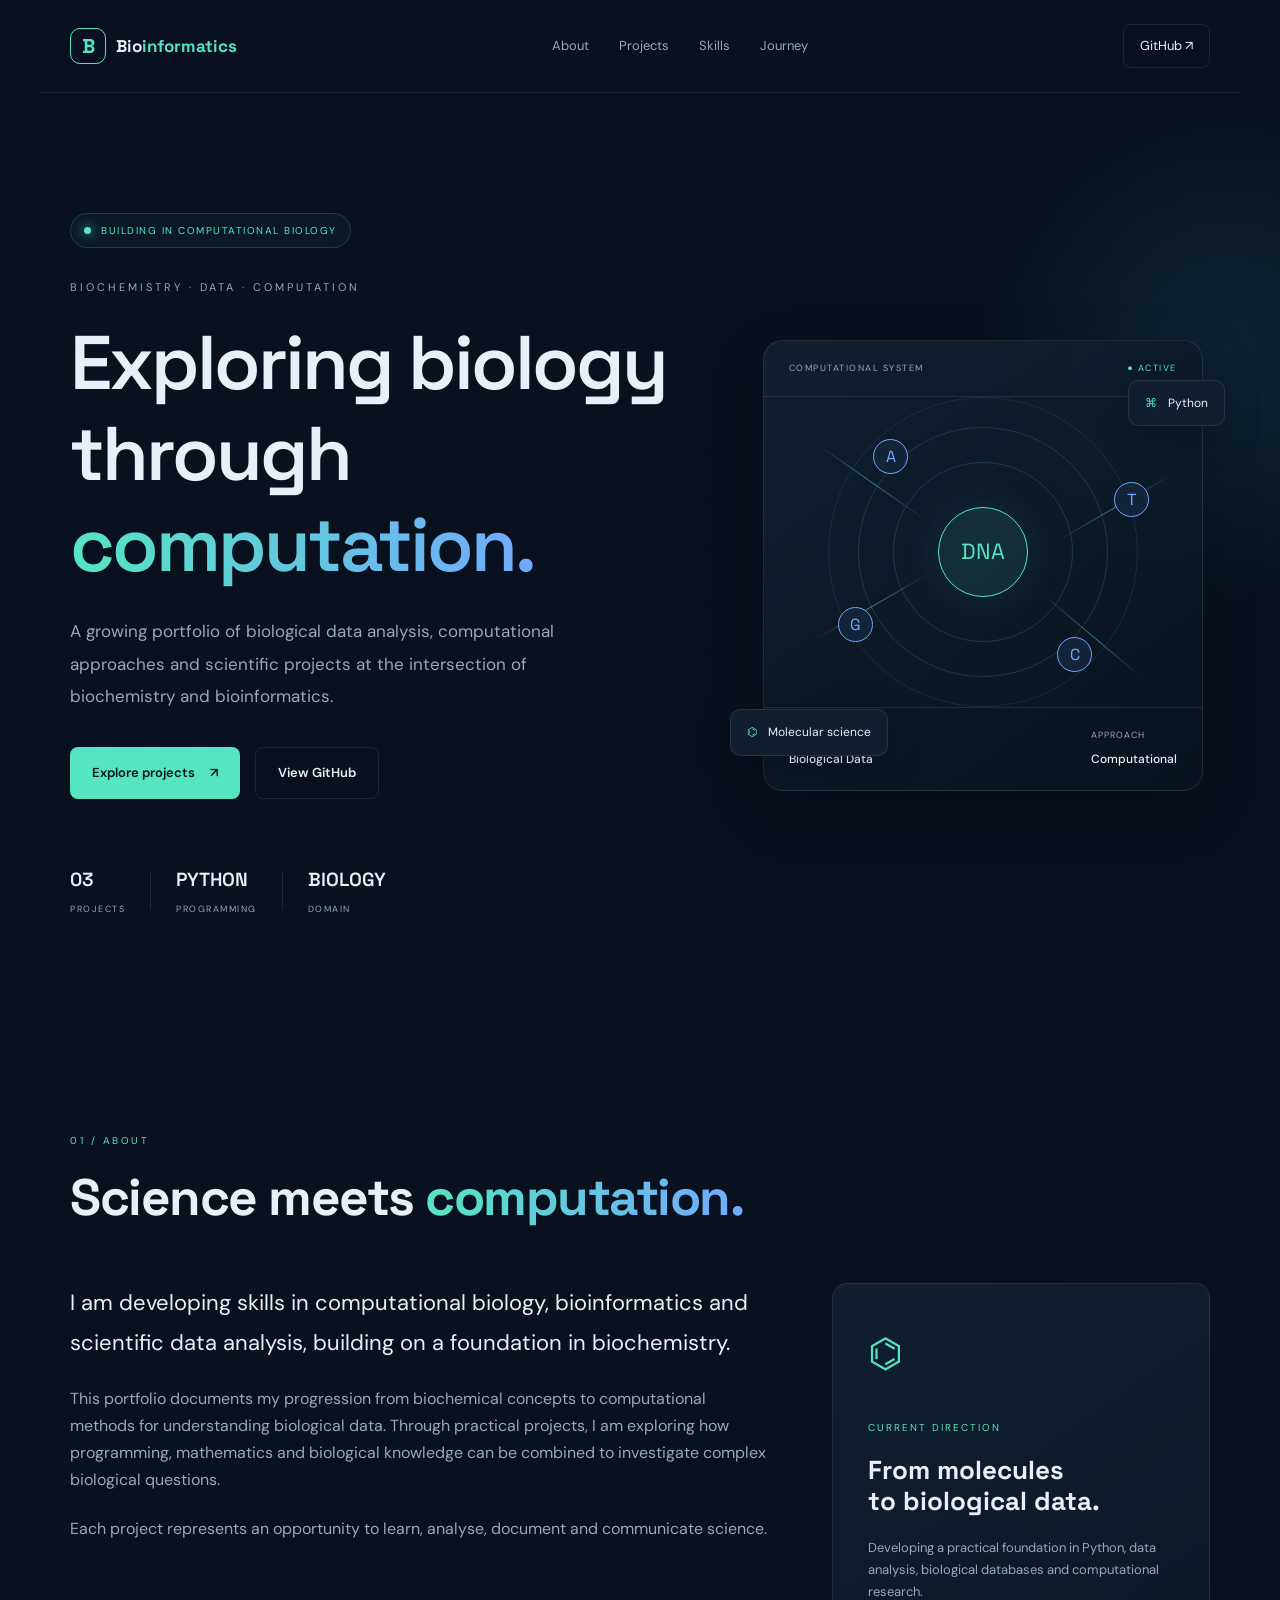
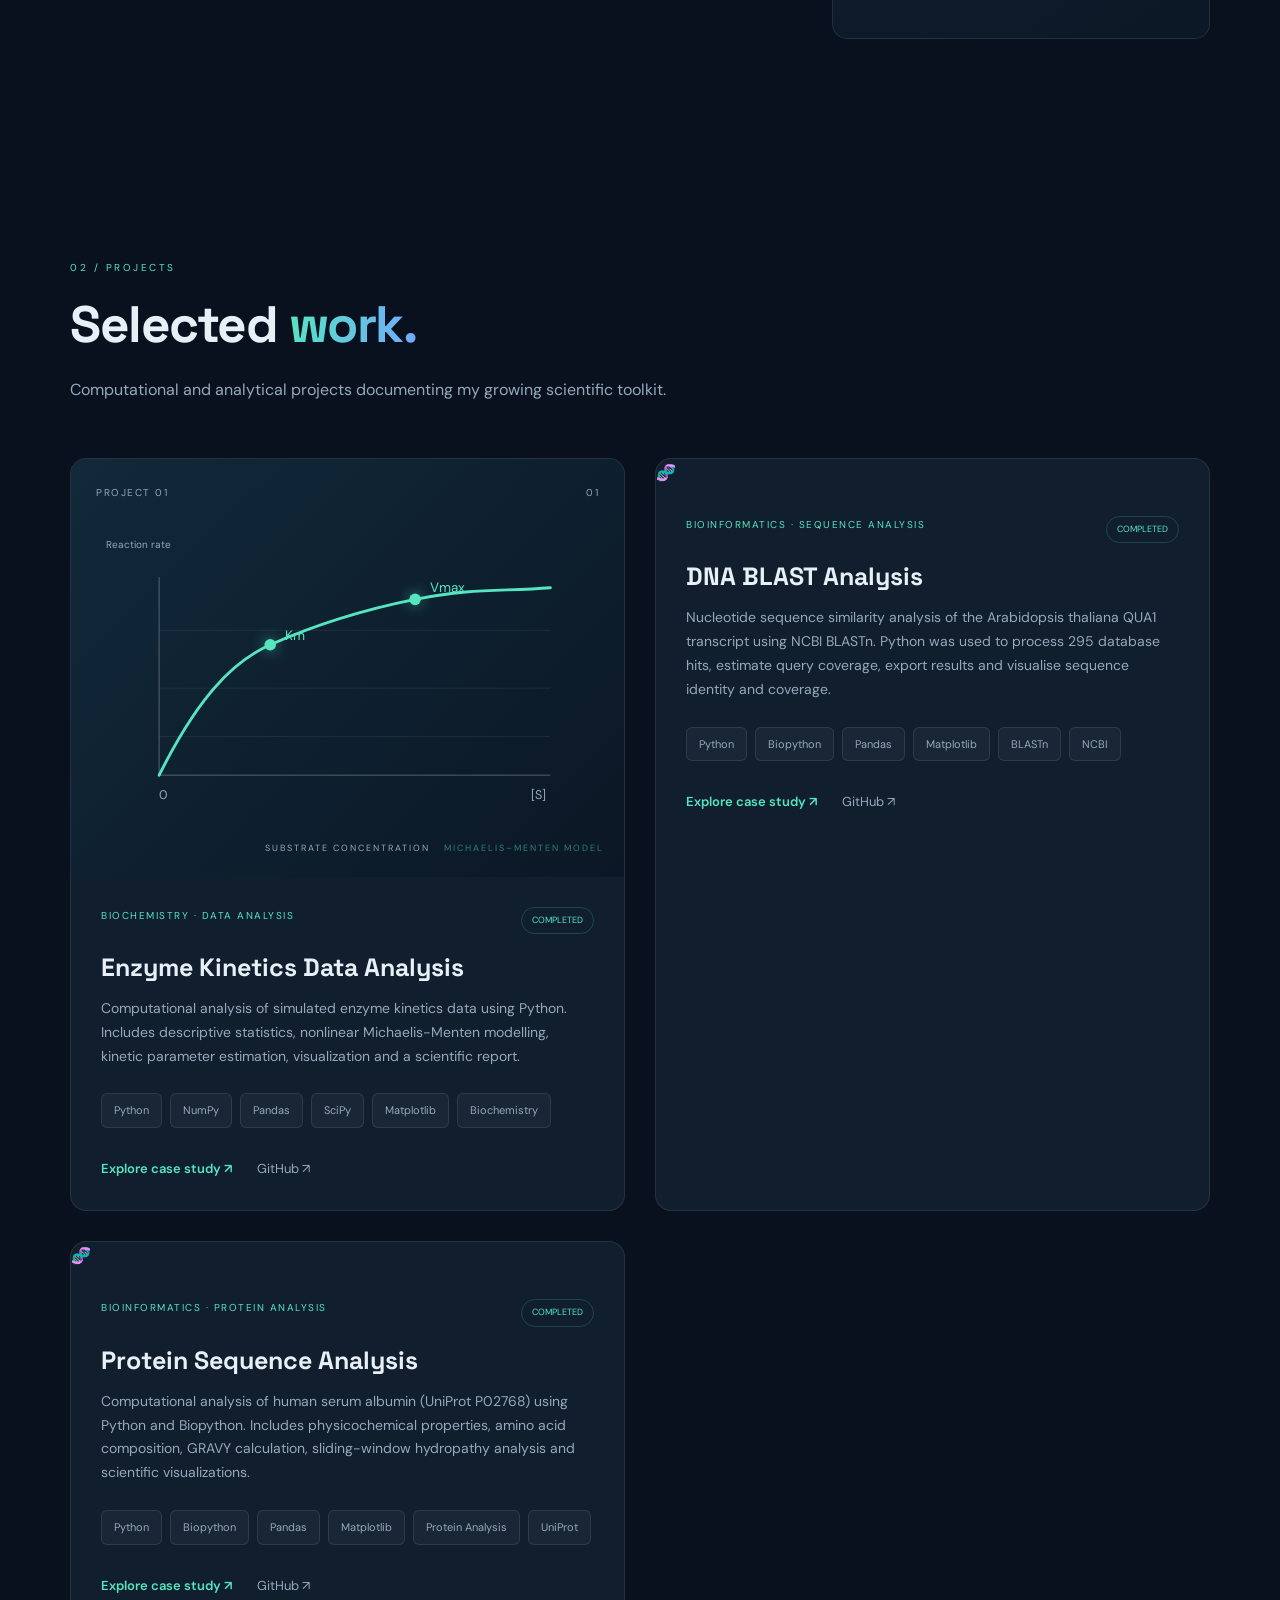
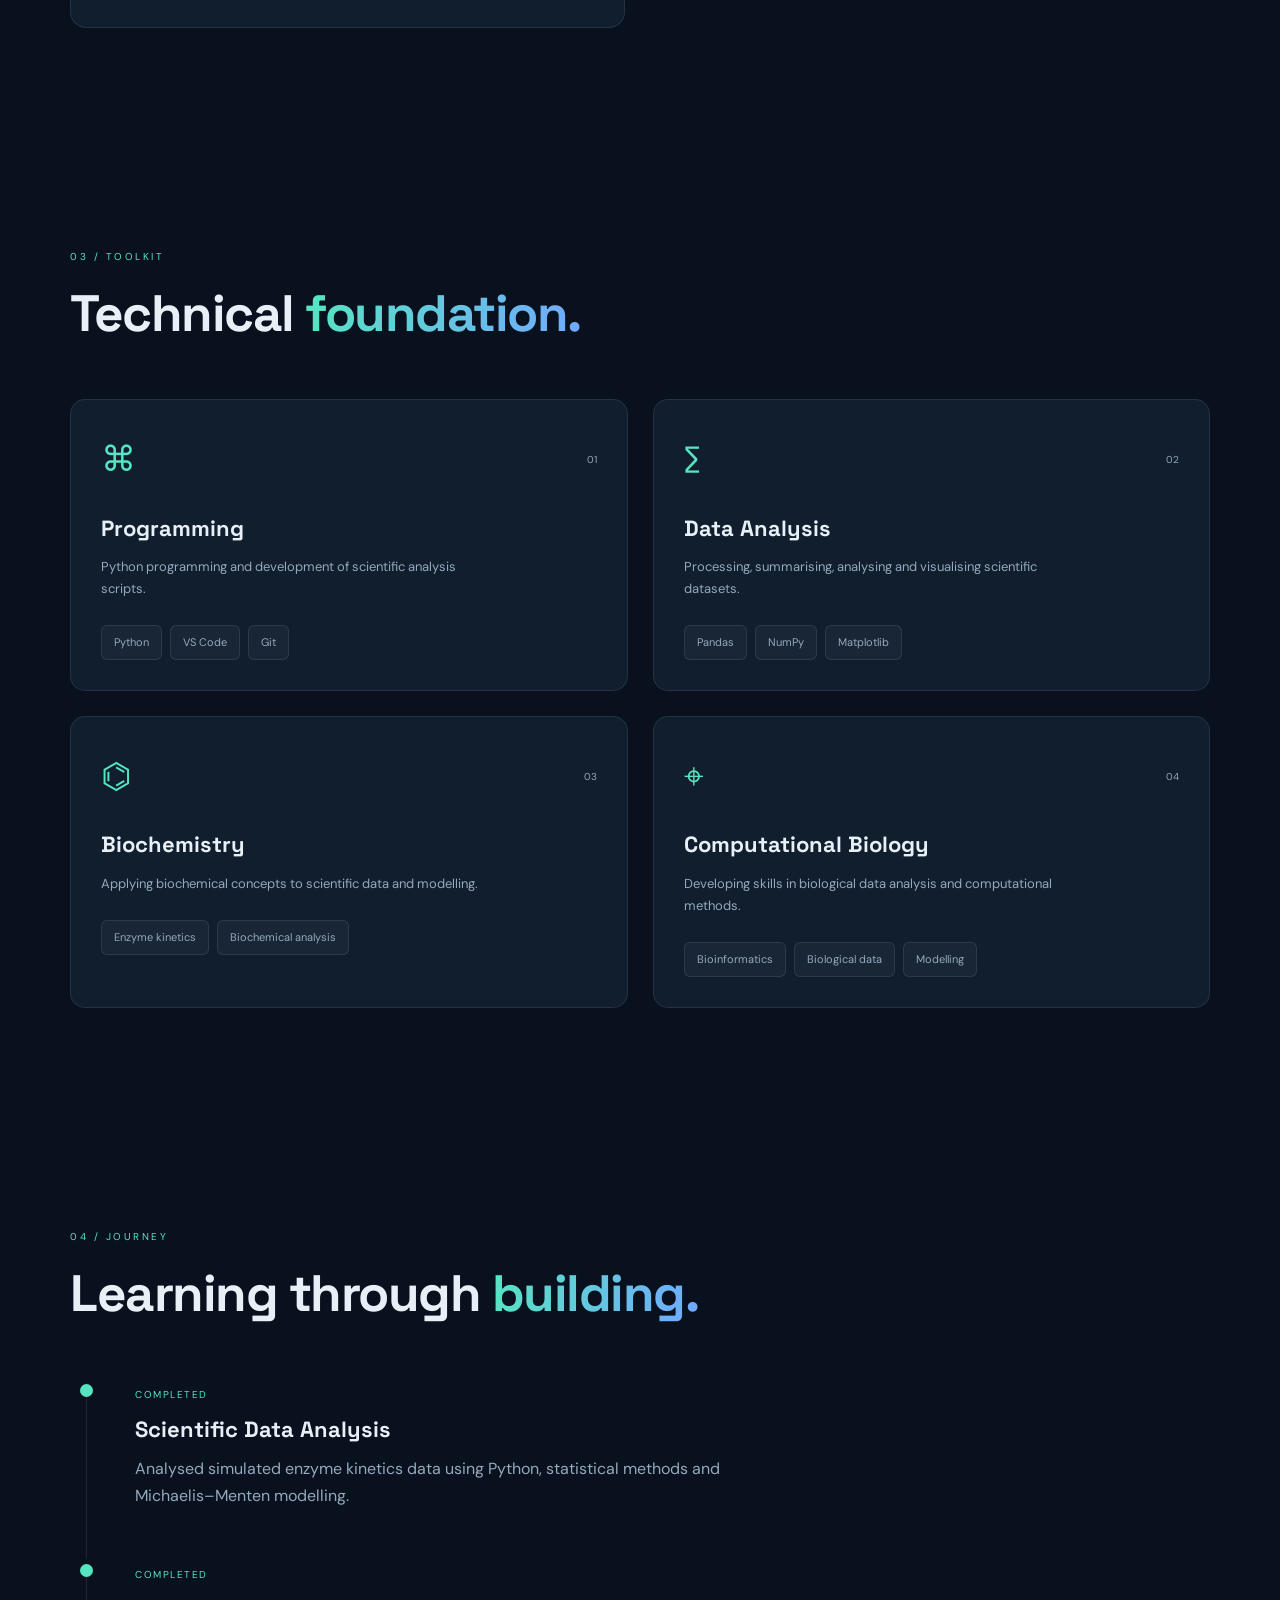
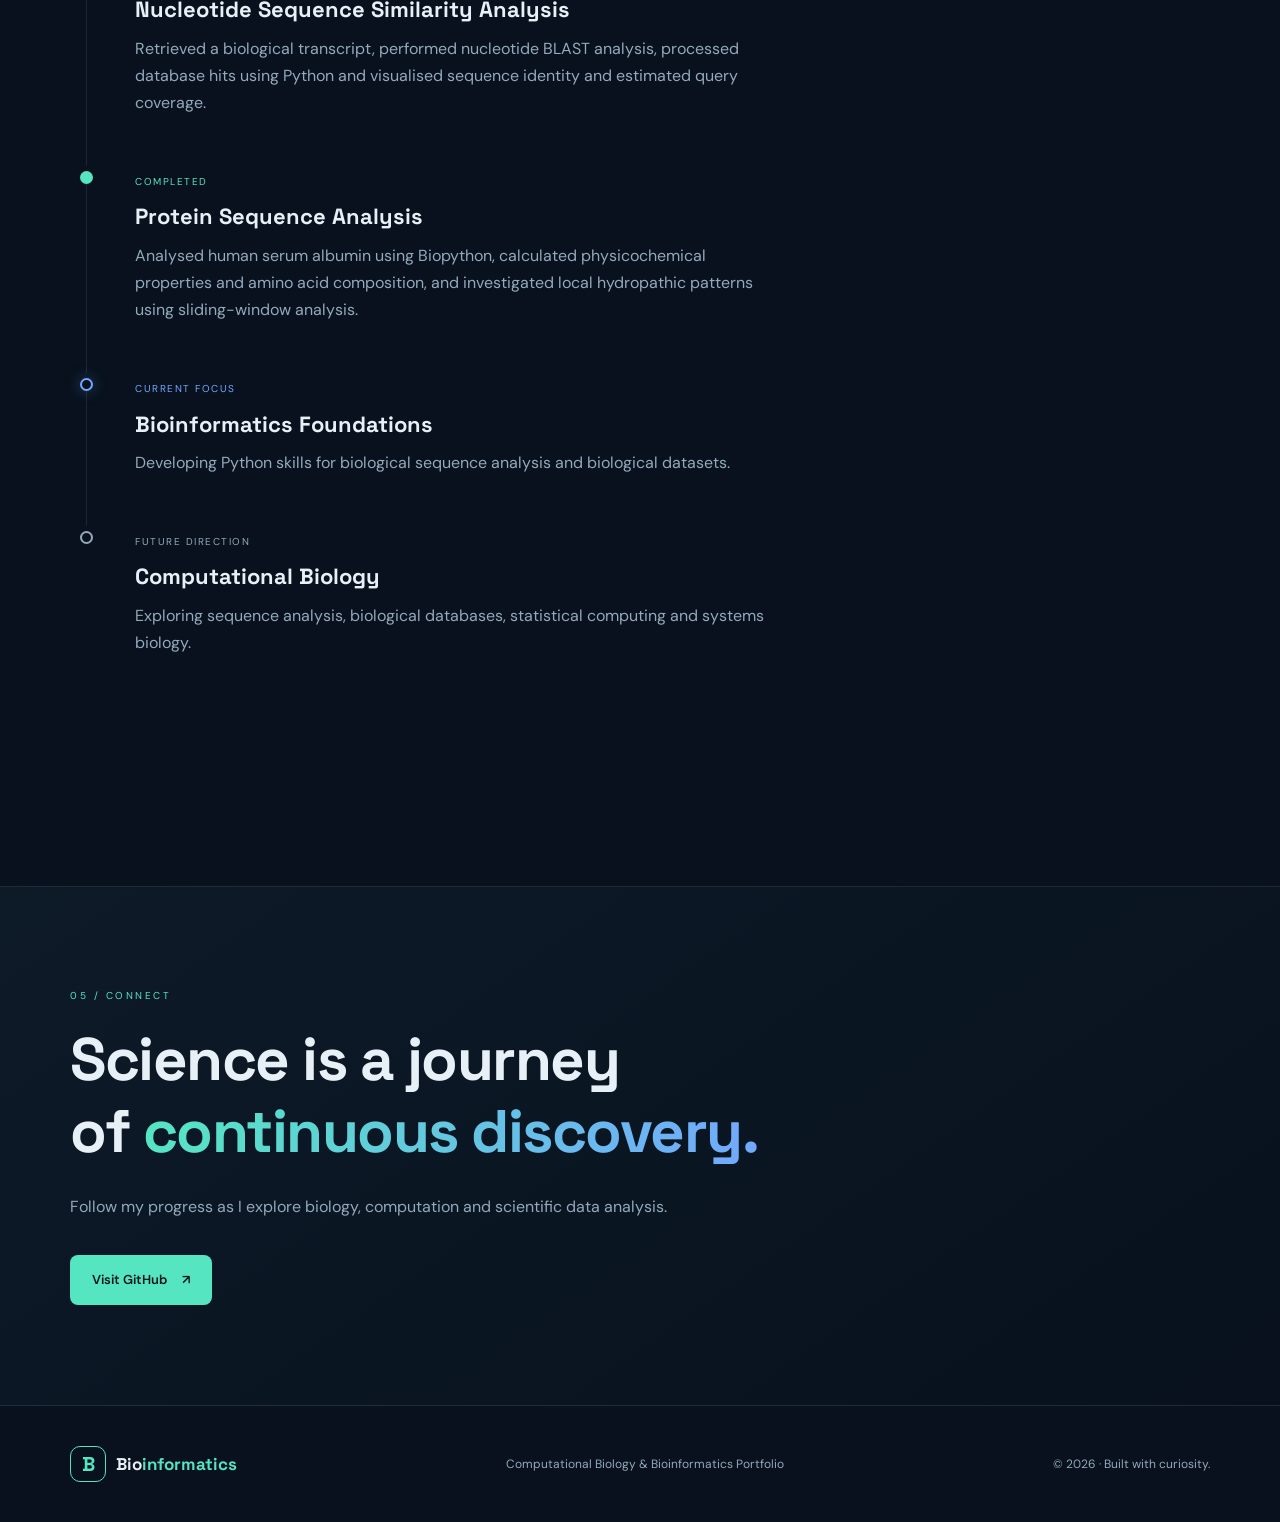
==== commit 9dbef729: "Add protein sequence analysis to portfolio" ====
--- a/index.html
+++ b/index.html
@@ -1,4 +1,3 @@
-
 <!DOCTYPE html>
 <html lang="en">
 <head>
@@ -73,7 +72,7 @@
 
                 <div class="hero-stats">
                     <div class="stat">
-                        <span class="stat-number" id="project-count">02</span>
+                        <span class="stat-number" id="project-count">03</span>
                         <span class="stat-label">PROJECTS</span>
                     </div>
 
@@ -380,7 +379,7 @@
 
                 </article>
 
-                <!-- UPCOMING PROJECT -->
+                <!-- PROJECT 03: PROTEIN SEQUENCE ANALYSIS -->
                 <article class="project-card">
 
                     <div class="project-icon">🧬</div>
@@ -388,31 +387,41 @@
                     <div class="project-content">
 
                         <div class="project-meta">
-                            <span class="project-category">BIOINFORMATICS · SEQUENCE ANALYSIS</span>
-                            <span class="project-status">UPCOMING</span>
+                            <span class="project-category">BIOINFORMATICS · PROTEIN ANALYSIS</span>
+                            <span class="project-status">COMPLETED</span>
                         </div>
 
                         <h3>Protein Sequence Analysis</h3>
 
                         <p>
-                            A computational project exploring protein sequences,
-                            amino acid composition, sequence properties and
-                            biological interpretation using Python.
+                            Computational analysis of human serum albumin
+                            (UniProt P02768) using Python and Biopython.
+                            Includes physicochemical properties, amino acid
+                            composition, GRAVY calculation, sliding-window
+                            hydropathy analysis and scientific visualizations.
                         </p>
 
                         <div class="project-tags">
                             <span>Python</span>
                             <span>Biopython</span>
+                            <span>Pandas</span>
+                            <span>Matplotlib</span>
                             <span>Protein Analysis</span>
-                            <span>Bioinformatics</span>
+                            <span>UniProt</span>
                         </div>
 
                         <div class="project-links">
 
-                            <a href="#"
-                               class="project-link-secondary"
-                               style="opacity:0.6; pointer-events:none;">
-                                In development
+                            <a href="projects/protein-sequence-analysis.html"
+                               class="project-link-primary">
+                                Explore case study <span>↗</span>
+                            </a>
+
+                            <a href="https://github.com/Evanno000/protein-sequence-analysis"
+                               target="_blank"
+                               rel="noopener noreferrer"
+                               class="project-link-secondary">
+                                GitHub ↗
                             </a>
 
                         </div>
@@ -542,9 +551,7 @@
 
                     <div class="journey-content">
 
-                        <span class="journey-status">
-                            COMPLETED
-                        </span>
+                        <span class="journey-status">COMPLETED</span>
 
                         <h3>Scientific Data Analysis</h3>
 
@@ -564,9 +571,7 @@
 
                     <div class="journey-content">
 
-                        <span class="journey-status">
-                            COMPLETED
-                        </span>
+                        <span class="journey-status">COMPLETED</span>
 
                         <h3>Nucleotide Sequence Similarity Analysis</h3>
 
@@ -581,15 +586,34 @@
 
                 </div>
 
+                <div class="journey-item completed">
+
+                    <div class="journey-marker"></div>
+
+                    <div class="journey-content">
+
+                        <span class="journey-status">COMPLETED</span>
+
+                        <h3>Protein Sequence Analysis</h3>
+
+                        <p>
+                            Analysed human serum albumin using Biopython,
+                            calculated physicochemical properties and amino
+                            acid composition, and investigated local
+                            hydropathic patterns using sliding-window analysis.
+                        </p>
+
+                    </div>
+
+                </div>
+
                 <div class="journey-item active">
 
                     <div class="journey-marker"></div>
 
                     <div class="journey-content">
 
-                        <span class="journey-status">
-                            CURRENT FOCUS
-                        </span>
+                        <span class="journey-status">CURRENT FOCUS</span>
 
                         <h3>Bioinformatics Foundations</h3>
 
@@ -608,9 +632,7 @@
 
                     <div class="journey-content">
 
-                        <span class="journey-status">
-                            FUTURE DIRECTION
-                        </span>
+                        <span class="journey-status">FUTURE DIRECTION</span>
 
                         <h3>Computational Biology</h3>
 
@@ -679,4 +701,4 @@
     <script src="script.js"></script>
 
 </body>
-</html>
+</html>
